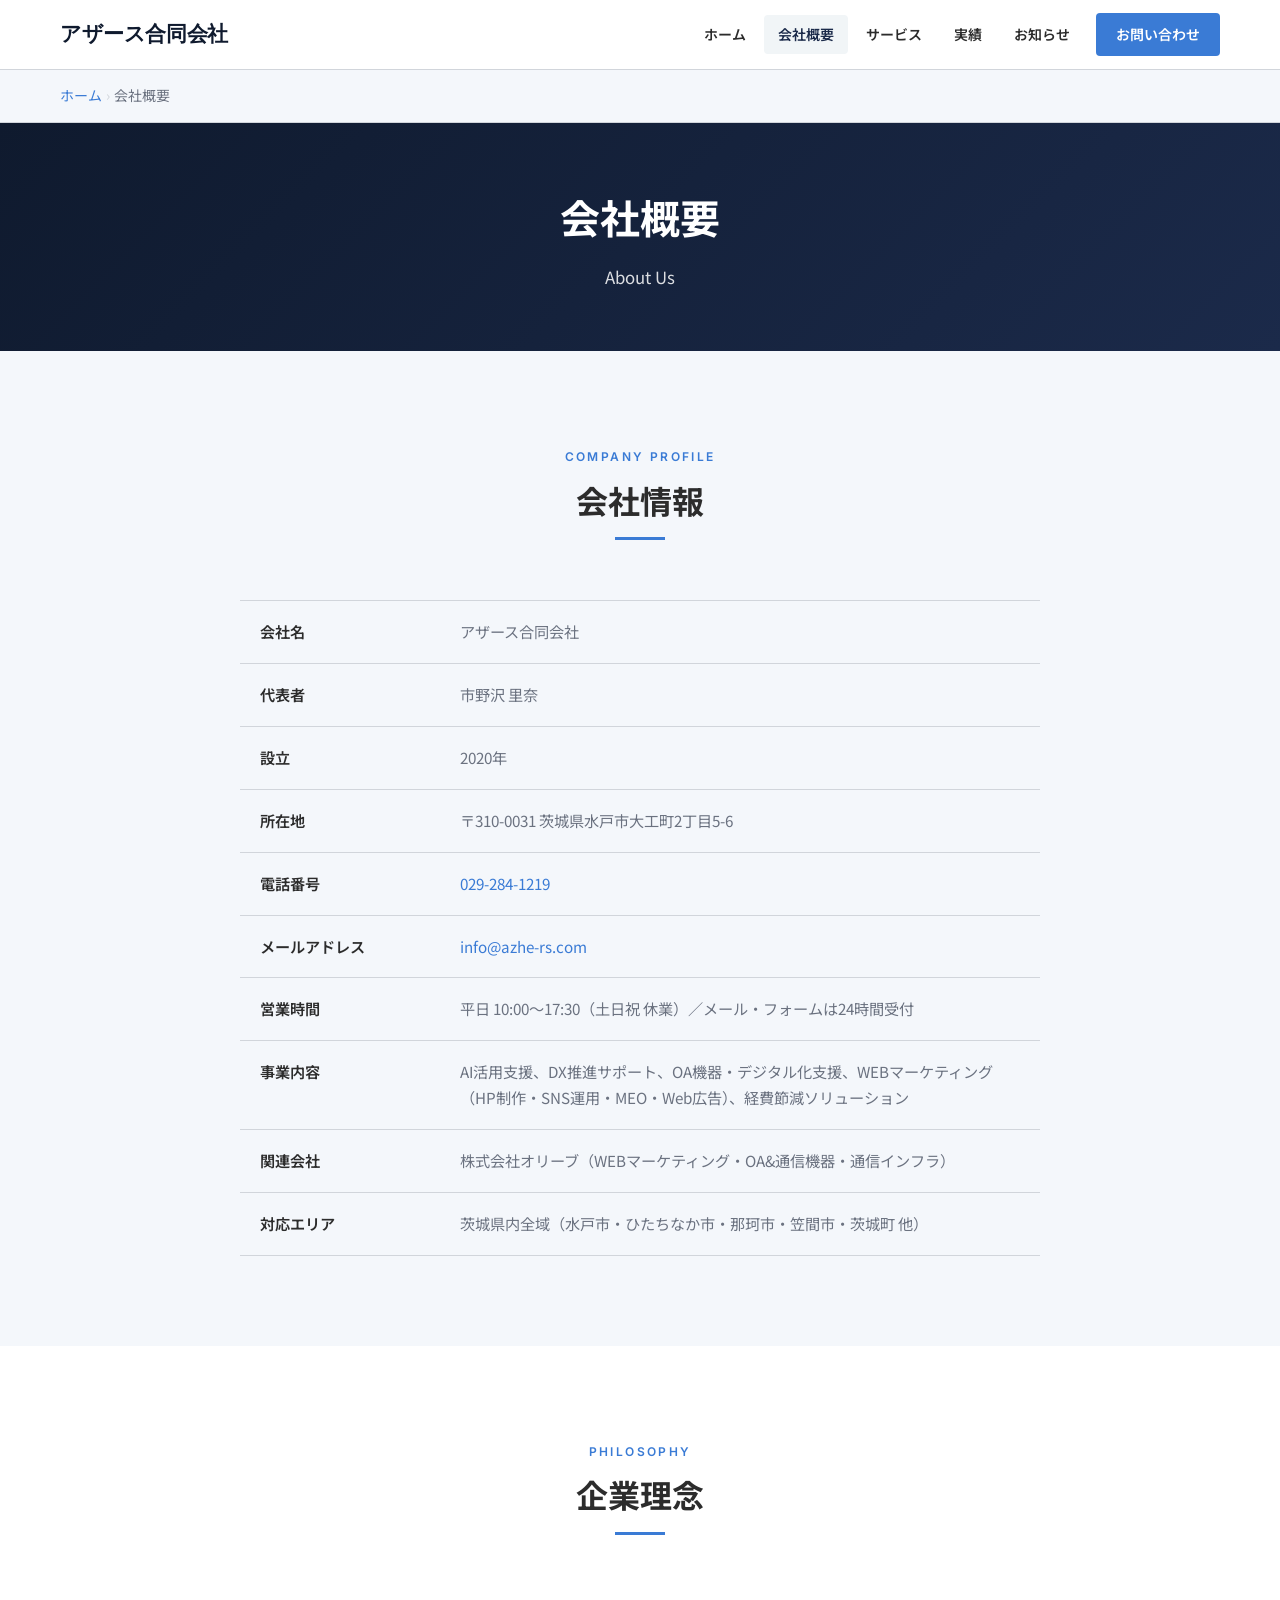
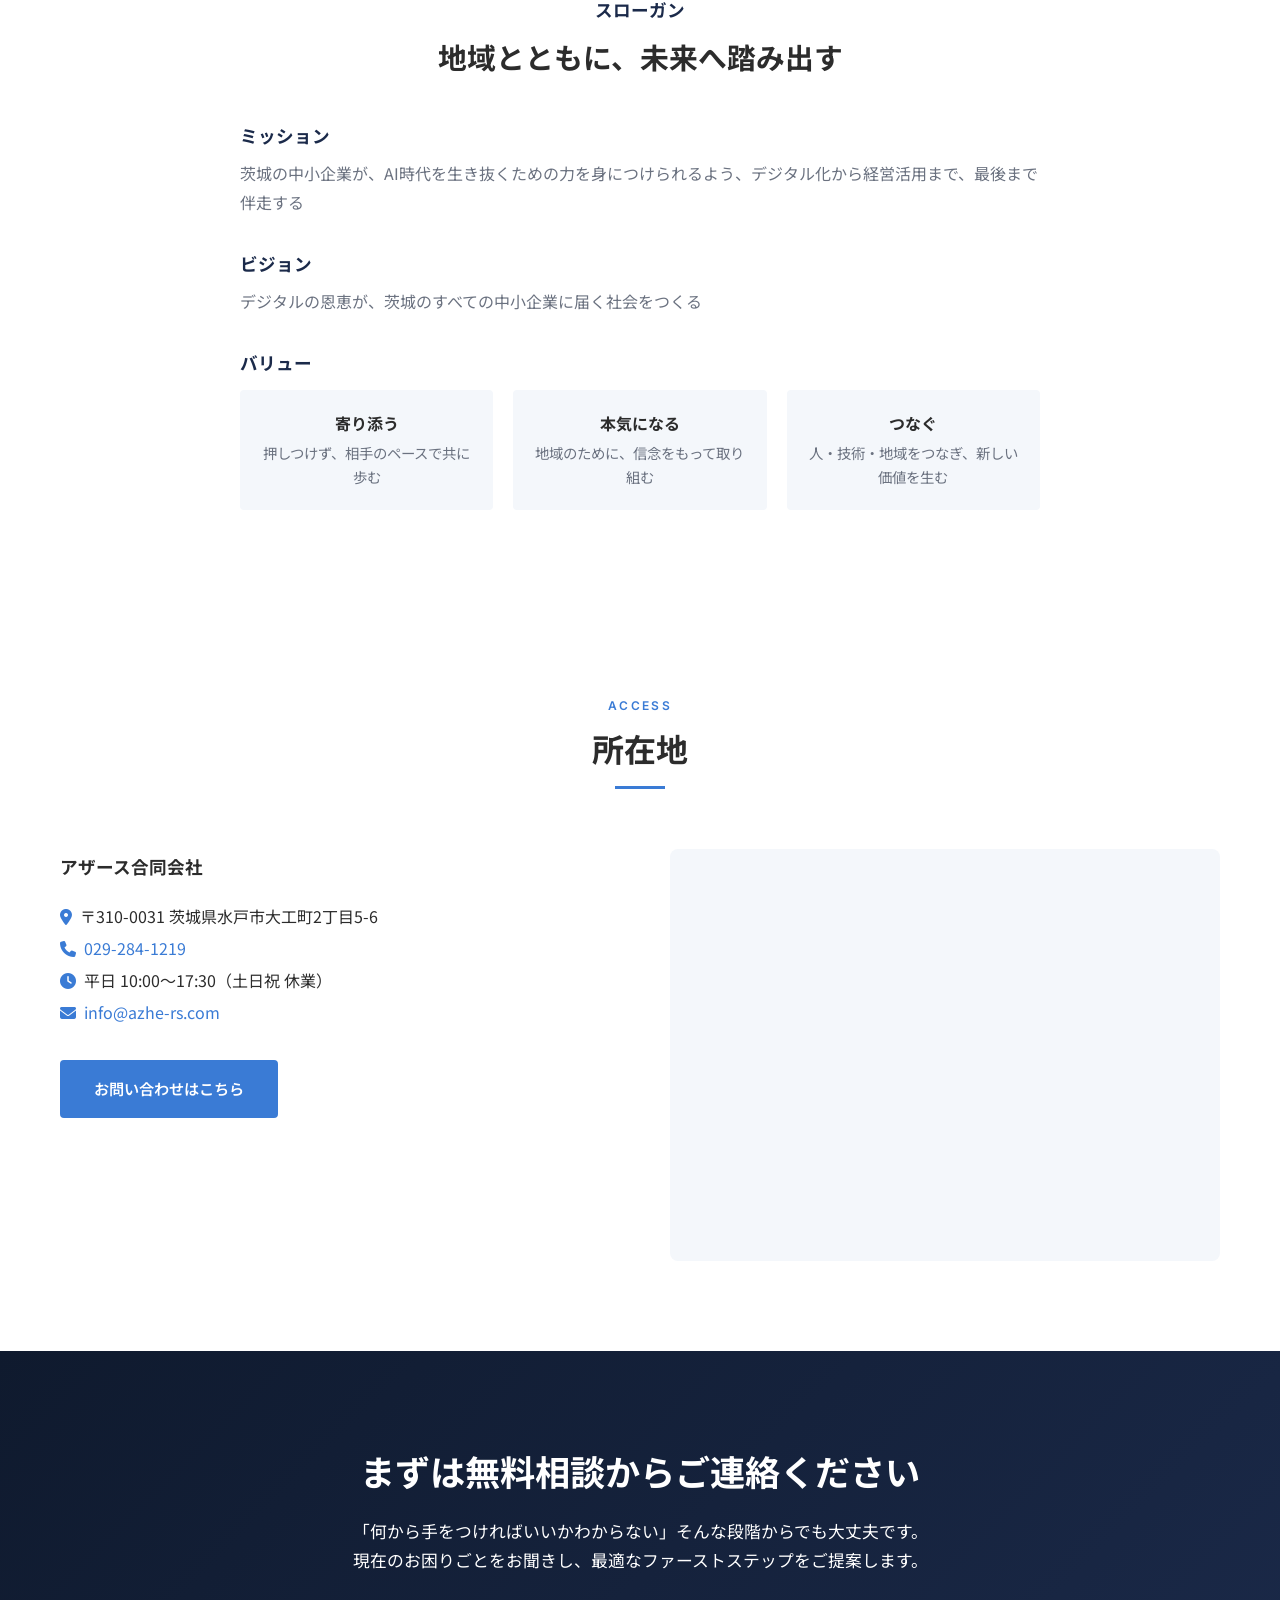
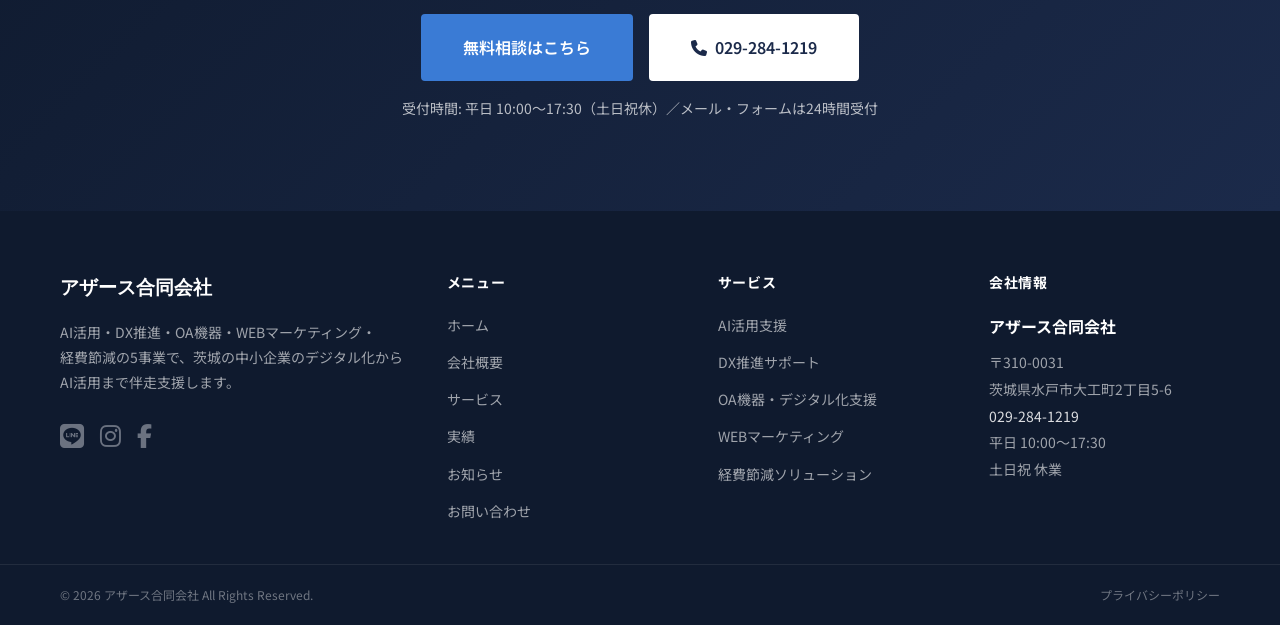
==== about.html @ 0cbfac71 "Initial commit" ====
﻿<!DOCTYPE html>
<html lang="ja">
<head>
  <meta charset="UTF-8">
  <meta name="viewport" content="width=device-width, initial-scale=1.0">

  <title>会社概要｜アザース合同会社｜茨城県水戸市｜AI活用・DX・WEB支援</title>
  <meta name="description" content="アザース合同会社の会社概要。代表・市野沢里奈が茨城の中小企業のデジタル化からAI活用まで伴走支援しています。">

  <link rel="canonical" href="https://azhe-rs.com/about.html">

  <meta property="og:type"        content="article">
  <meta property="og:title"       content="会社概要｜アザース合同会社">
  <meta property="og:description" content="アザース合同会社の会社概要。代表・市野沢里奈が茨城県水戸市の中小企業のデジタル化からAI活用まで伴走支援しています。">
  <meta property="og:url"         content="https://azhe-rs.com/about.html">
  <meta property="og:image"       content="https://azhe-rs.com/images/ogp.jpg">
  <meta property="og:site_name"   content="アザース合同会社">
  <meta property="og:locale"      content="ja_JP">

  <meta name="twitter:card"        content="summary_large_image">
  <meta name="twitter:title"       content="会社概要｜アザース合同会社">
  <meta name="twitter:description" content="茨城県水戸市拠点。代表・市野沢里奈が中小企業のデジタル化からAI活用まで伴走支援しています。">
  <meta name="twitter:image"       content="https://azhe-rs.com/images/ogp.jpg">

  <link rel="preconnect" href="https://fonts.googleapis.com">
  <link rel="preconnect" href="https://fonts.gstatic.com" crossorigin>
  <link href="https://fonts.googleapis.com/css2?family=Inter:wght@400;600;700&family=Noto+Sans+JP:wght@400;600;700&display=swap" rel="stylesheet">

  <link rel="stylesheet" href="https://cdnjs.cloudflare.com/ajax/libs/font-awesome/6.5.0/css/all.min.css">
  <link rel="stylesheet" href="css/reset.css">
  <link rel="stylesheet" href="css/variables.css">
  <link rel="stylesheet" href="css/components.css">
  <link rel="stylesheet" href="css/style.css">
  <link rel="stylesheet" href="css/responsive.css">

  <script type="application/ld+json">
  {
    "@context": "https://schema.org",
    "@type": "BreadcrumbList",
    "itemListElement": [
      { "@type": "ListItem", "position": 1, "name": "ホーム", "item": "https://azhe-rs.com/" },
      { "@type": "ListItem", "position": 2, "name": "会社概要", "item": "https://azhe-rs.com/about.html" }
    ]
  }
  </script>
</head>
<body>

<header class="site-header" role="banner">
  <div class="header-inner">
    <a href="index.html" class="site-logo" aria-label="アザース合同会社トップページへ">
      <span class="site-logo-text">
        アザース合同会社
      </span>
    </a>
    <nav class="global-nav" aria-label="グローバルナビゲーション">
      <a href="index.html">ホーム</a>
      <a href="about.html" aria-current="page">会社概要</a>
      <a href="service.html">サービス</a>
      <a href="works.html">実績</a>
      <a href="news.html">お知らせ</a>
      <a href="contact.html" class="nav-cta">お問い合わせ</a>
    </nav>
    <button class="hamburger-btn" aria-expanded="false" aria-controls="mobile-menu" aria-label="メニューを開く">
      <span></span><span></span><span></span>
    </button>
  </div>
</header>

<div class="mobile-menu" id="mobile-menu" aria-hidden="true">
  <nav class="mobile-nav" aria-label="モバイルナビゲーション">
    <a href="index.html">ホーム</a>
    <a href="about.html">会社概要</a>
    <a href="service.html">サービス</a>
    <a href="works.html">実績</a>
    <a href="news.html">お知らせ</a>
    <a href="contact.html" class="nav-cta">お問い合わせ</a>
  </nav>
</div>

<!-- パンくずリスト -->
<nav class="breadcrumb" aria-label="パンくずリスト" style="margin-top: var(--header-height);">
  <div class="container">
    <ol class="breadcrumb-list">
      <li><a href="index.html">ホーム</a></li>
      <li aria-current="page">会社概要</li>
    </ol>
  </div>
</nav>

<!-- ページヒーロー -->
<div class="page-hero">
  <div class="container">
    <h1 class="page-hero-title">会社概要</h1>
    <p class="page-hero-desc">About Us</p>
  </div>
</div>

<main id="main-content">

  <!-- 会社概要テーブル -->
  <section class="section section--alt" aria-label="会社情報">
    <div class="container">

      <div class="section-header">
        <span class="section-label">Company Profile</span>
        <h2 class="section-title">会社情報</h2>
      </div>

      <div style="max-width: 800px; margin: 0 auto;">
        <table class="info-table fade-in">
          <tbody>
            <tr>
              <th scope="row">会社名</th>
              <td>アザース合同会社</td>
            </tr>

            <tr>
              <th scope="row">代表者</th>
              <td>市野沢 里奈</td>
            </tr>
            <tr>
              <th scope="row">設立</th>
              <td>2020年</td>
            </tr>
            <tr>
              <th scope="row">所在地</th>
              <td>〒310-0031 茨城県水戸市大工町2丁目5-6</td>
            </tr>
            <tr>
              <th scope="row">電話番号</th>
              <td><a href="tel:029-284-1219" style="color: var(--color-primary-light);">029-284-1219</a></td>
            </tr>
            <tr>
              <th scope="row">メールアドレス</th>
              <!-- TODO: 正式なメールアドレスに差し替えてください -->
              <td><a href="mailto:info@azhe-rs.com" style="color: var(--color-primary-light);">info@azhe-rs.com</a></td>
            </tr>
            <tr>
              <th scope="row">営業時間</th>
              <td>平日 10:00〜17:30（土日祝 休業）／メール・フォームは24時間受付</td>
            </tr>
            <tr>
              <th scope="row">事業内容</th>
              <td>AI活用支援、DX推進サポート、OA機器・デジタル化支援、WEBマーケティング（HP制作・SNS運用・MEO・Web広告）、経費節減ソリューション</td>
            </tr>
            <tr>
              <th scope="row">関連会社</th>
              <td>株式会社オリーブ（WEBマーケティング・OA&amp;通信機器・通信インフラ）</td>
            </tr>
            <tr>
              <th scope="row">対応エリア</th>
              <td>茨城県内全域（水戸市・ひたちなか市・那珂市・笠間市・茨城町 他）</td>
            </tr>
          </tbody>
        </table>
      </div>

    </div>
  </section>


  <!-- 企業理念 -->
  <section class="section" aria-label="企業理念">
    <div class="container">
      <div class="section-header">
        <span class="section-label">Philosophy</span>
        <h2 class="section-title">企業理念</h2>
      </div>
      <div style="max-width: 800px; margin: 0 auto;" class="fade-in">
        <div style="text-align:center; margin-bottom: 40px;">
          <p style="font-size: 1.1rem; font-weight: 700; color: var(--color-primary); margin-bottom: 8px;">スローガン</p>
          <p style="font-size: 1.8rem; font-weight: 700; color: var(--color-text);">地域とともに、未来へ踏み出す</p>
        </div>
        <div style="display: grid; gap: 32px;">
          <div>
            <h3 style="font-size: 1.1rem; font-weight: 700; color: var(--color-primary); margin-bottom: 8px;">ミッション</h3>
            <p style="color: var(--color-text-light); line-height: 1.8;">茨城の中小企業が、AI時代を生き抜くための力を身につけられるよう、デジタル化から経営活用まで、最後まで伴走する</p>
          </div>
          <div>
            <h3 style="font-size: 1.1rem; font-weight: 700; color: var(--color-primary); margin-bottom: 8px;">ビジョン</h3>
            <p style="color: var(--color-text-light); line-height: 1.8;">デジタルの恩恵が、茨城のすべての中小企業に届く社会をつくる</p>
          </div>
          <div>
            <h3 style="font-size: 1.1rem; font-weight: 700; color: var(--color-primary); margin-bottom: 8px;">バリュー</h3>
            <div style="display: grid; grid-template-columns: repeat(auto-fit, minmax(220px, 1fr)); gap: 20px; margin-top: 12px;">
              <div style="padding: 20px; background: var(--color-bg-alt); border-radius: var(--border-radius); text-align: center;">
                <p style="font-weight: 700; color: var(--color-text); margin-bottom: 4px;">寄り添う</p>
                <p style="font-size: 0.9rem; color: var(--color-text-light);">押しつけず、相手のペースで共に歩む</p>
              </div>
              <div style="padding: 20px; background: var(--color-bg-alt); border-radius: var(--border-radius); text-align: center;">
                <p style="font-weight: 700; color: var(--color-text); margin-bottom: 4px;">本気になる</p>
                <p style="font-size: 0.9rem; color: var(--color-text-light);">地域のために、信念をもって取り組む</p>
              </div>
              <div style="padding: 20px; background: var(--color-bg-alt); border-radius: var(--border-radius); text-align: center;">
                <p style="font-weight: 700; color: var(--color-text); margin-bottom: 4px;">つなぐ</p>
                <p style="font-size: 0.9rem; color: var(--color-text-light);">人・技術・地域をつなぎ、新しい価値を生む</p>
              </div>
            </div>
          </div>
        </div>
      </div>
    </div>
  </section>


  <!-- アクセス・Googleマップ -->
  <section class="section" aria-label="アクセス">
    <div class="container">

      <div class="section-header">
        <span class="section-label">Access</span>
        <h2 class="section-title">所在地</h2>
      </div>

      <div class="access-layout fade-in">

        <div>
          <address style="font-style: normal; line-height: 2;">
            <p style="font-size: 1.1rem; font-weight: 700; color: var(--color-text); margin-bottom: 16px;">
              アザース合同会社            </p>
            <p><i class="fa-solid fa-location-dot" style="color: var(--color-primary-light); margin-right: 8px;"></i>〒310-0031 茨城県水戸市大工町2丁目5-6</p>
            <p><i class="fa-solid fa-phone" style="color: var(--color-primary-light); margin-right: 8px;"></i><a href="tel:029-284-1219" style="color: var(--color-primary-light);">029-284-1219</a></p>
            <p><i class="fa-solid fa-clock" style="color: var(--color-primary-light); margin-right: 8px;"></i>平日 10:00〜17:30（土日祝 休業）</p>
            <!-- TODO: 正式なメールアドレスに差し替えてください -->
            <p><i class="fa-solid fa-envelope" style="color: var(--color-primary-light); margin-right: 8px;"></i><a href="mailto:info@azhe-rs.com" style="color: var(--color-primary-light);">info@azhe-rs.com</a></p>
          </address>
          <div style="margin-top: 32px;">
            <a href="contact.html" class="btn btn-primary">お問い合わせはこちら</a>
          </div>
        </div>

        <div class="map-container">
          <iframe src="https://www.google.com/maps/embed?pb=!1m18!1m12!1m3!1d3212.147752036112!2d140.45327427665467!3d36.3814170723694!2m3!1f0!2f0!3f0!3m2!1i1024!2i768!4f13.1!3m3!1m2!1s0x60222440bbc7f85f%3A0x107902e3f0b9c488!2z5pel5pys44CB44CSMzEwLTAwMzEg6Iyo5Z-O55yM5rC05oi45biC5aSn5bel55S677yS5LiB55uu77yV4oiS77yW!5e0!3m2!1sja!2sus!4v1777225935898!5m2!1sja!2sus" width="100%" height="100%" style="border:0;" allowfullscreen="" loading="lazy" referrerpolicy="no-referrer-when-downgrade" title="アザース合同会社 所在地マップ"></iframe>
        </div>

      </div>

    </div>
  </section>
  <!-- CTAセクション -->
  <section class="cta-section" aria-label="お問い合わせ誘導">
    <div class="container">
      <h2 class="cta-title fade-in">まずは無料相談からご連絡ください</h2>
      <p class="cta-desc fade-in fade-in-delay-1">
        「何から手をつければいいかわからない」そんな段階からでも大丈夫です。<br>
        現在のお困りごとをお聞きし、最適なファーストステップをご提案します。
      </p>
      <div class="cta-actions fade-in fade-in-delay-2">
        <a href="contact.html" class="btn btn-primary btn-lg">無料相談はこちら</a>
        <a href="tel:029-284-1219" class="btn btn-white btn-lg"><i class="fa-solid fa-phone"></i> 029-284-1219</a>
      </div>
      <p class="cta-note">受付時間: 平日 10:00〜17:30（土日祝休）／メール・フォームは24時間受付</p>
    </div>
  </section>

</main>


<footer class="site-footer" role="contentinfo">
  <div class="footer-top">
    <div class="container">
      <div class="footer-grid">
        <div>
          <a href="index.html" class="footer-brand">
            <span class="footer-brand-text">アザース合同会社</span>
          </a>
          <p class="footer-desc">
            AI活用・DX推進・OA機器・WEBマーケティング・経費節減の5事業で、茨城の中小企業のデジタル化からAI活用まで伴走支援します。
          </p>
          <div style="margin-top: 16px; display: flex; gap: 16px; flex-wrap: wrap;">
            <a href="#" target="_blank" rel="noopener noreferrer" style="color: var(--color-text-light); font-size: 1.5rem;" aria-label="LINE公式アカウント">
              <i class="fa-brands fa-line" aria-hidden="true"></i>
            </a>
            <a href="#" target="_blank" rel="noopener noreferrer" style="color: var(--color-text-light); font-size: 1.5rem;" aria-label="Instagram">
              <i class="fa-brands fa-instagram" aria-hidden="true"></i>
            </a>
            <a href="#" target="_blank" rel="noopener noreferrer" style="color: var(--color-text-light); font-size: 1.5rem;" aria-label="Facebook">
              <i class="fa-brands fa-facebook-f" aria-hidden="true"></i>
            </a>
          </div>
        </div>
        <div>
          <h3 class="footer-col-title">メニュー</h3>
          <ul class="footer-nav-list">
            <li><a href="index.html">ホーム</a></li>
            <li><a href="about.html">会社概要</a></li>
            <li><a href="service.html">サービス</a></li>
            <li><a href="works.html">実績</a></li>
            <li><a href="news.html">お知らせ</a></li>
            <li><a href="contact.html">お問い合わせ</a></li>
          </ul>
        </div>
        <div>
          <h3 class="footer-col-title">サービス</h3>
          <ul class="footer-nav-list">
            <li><a href="service.html#ai">AI活用支援</a></li>
            <li><a href="service.html#dx">DX推進サポート</a></li>
            <li><a href="service.html#oa">OA機器・デジタル化支援</a></li>
            <li><a href="service.html#web">WEBマーケティング</a></li>
            <li><a href="service.html#cost">経費節減ソリューション</a></li>
          </ul>
        </div>
        <div>
          <h3 class="footer-col-title">会社情報</h3>
          <address class="footer-nap" style="font-style: normal;">
            <p class="nap-name">アザース合同会社</p>
            <p class="nap-address">〒310-0031<br>茨城県水戸市大工町2丁目5-6</p>
            <p class="nap-tel"><a href="tel:029-284-1219">029-284-1219</a></p>
            <p class="nap-hours">平日 10:00〜17:30<br>土日祝 休業</p>
          </address>
        </div>
      </div>
    </div>
  </div>
  <div class="footer-bottom">
    <div class="container">
      <div class="footer-bottom-inner">
        <p class="footer-copy">&copy; 2026 アザース合同会社 All Rights Reserved.</p>
        <nav class="footer-legal" aria-label="法的情報">
          <a href="privacy.html">プライバシーポリシー</a>
        </nav>
      </div>
    </div>
  </div>
</footer>

<script src="js/main.js" defer></script>
<script src="js/scroll-animation.js" defer></script>

</body>
</html>
---- css/variables.css ----
/* ============================================
   variables.css - サイト全体の色・フォント・サイズ一元管理
   ここを変更するだけでサイト全体のデザインが変わります
   ============================================ */

:root {
  /* ===================================================
     カラー設定（アザース合同会社 ValueBind ブランドカラー）
     =================================================== */

  /* メインカラー: ネイビー */
  --color-primary: #1B2A4A;

  /* メインカラー（明るめ）: ホバー・リンク色 */
  --color-primary-light: #3A7BD5;

  /* メインカラー（暗め）: ヘッダー・フッター背景 */
  --color-primary-dark: #0F1A2E;

  /* アクセントカラー: ブルー */
  --color-accent: #3A7BD5;

  /* アクセントカラー（ホバー時） */
  --color-accent-dark: #2569C0;

  /* 背景色: 白 */
  --color-bg: #FFFFFF;

  /* 背景色（交互セクション用） */
  --color-bg-alt: #F4F7FB;

  /* 文字色: 本文 */
  --color-text: #2C2C2C;

  /* 文字色（薄め）: 補足テキスト */
  --color-text-light: #6B7280;

  /* 線の色 */
  --color-border: #D1D5DB;

  /* 白文字 */
  --color-white: #ffffff;


  /* ===================================================
     フォント設定
     =================================================== */

  --font-primary: 'Noto Sans JP', sans-serif;
  --font-heading: 'Noto Sans JP', sans-serif;
  --font-en: 'Inter', sans-serif;

  --font-size-base: 16px;
  --font-size-h1: 2.5rem;
  --font-size-h2: 2rem;
  --font-size-h3: 1.5rem;
  --font-size-h4: 1.25rem;
  --font-size-sm: 0.875rem;
  --font-size-xs: 0.75rem;


  /* ===================================================
     余白設定
     =================================================== */

  --spacing-section: 90px;
  --spacing-element: 24px;
  --spacing-container: 20px;
  --max-width: 1200px;


  /* ===================================================
     その他
     =================================================== */

  --border-radius: 4px;
  --border-radius-lg: 8px;
  --shadow-sm: 0 2px 8px rgba(0, 0, 0, 0.08);
  --shadow-md: 0 4px 20px rgba(0, 0, 0, 0.1);
  --shadow-lg: 0 8px 40px rgba(0, 0, 0, 0.12);
  --transition-speed: 0.3s;
  --transition-ease: cubic-bezier(0.4, 0, 0.2, 1);
  --header-height: 70px;
  --header-height-scrolled: 60px;
}
---- css/components.css ----
/* ============================================
   components.css - ボタン・カード・バッジ等の共通部品
   サイト全体で繰り返し使われるUI部品を定義しています
   ============================================ */


/* ============================================
   コンテナ（各セクションの最大幅と中央寄せ）
   ============================================ */
.container {
  max-width: var(--max-width);
  margin: 0 auto;
  padding: 0 var(--spacing-container);
}


/* ============================================
   セクション共通スタイル
   ============================================ */
.section {
  padding: var(--spacing-section) 0;
}

.section--alt {
  background-color: var(--color-bg-alt);
}

.section--dark {
  background-color: var(--color-primary-dark);
  color: var(--color-white);
}

/* セクションタイトル */
.section-header {
  text-align: center;
  margin-bottom: 60px;
}

.section-label {
  display: inline-block;
  font-family: var(--font-en);
  font-size: var(--font-size-xs);
  font-weight: 600;
  letter-spacing: 0.2em;
  text-transform: uppercase;
  color: var(--color-primary-light);
  margin-bottom: 12px;
}

.section-title {
  font-size: var(--font-size-h2);
  font-weight: 700;
  color: var(--color-text);
  line-height: 1.3;
  margin-bottom: 16px;
}

.section--dark .section-title {
  color: var(--color-white);
}

.section-desc {
  font-size: 1.05rem;
  color: var(--color-text-light);
  max-width: 600px;
  margin: 0 auto;
  line-height: 1.8;
}

.section--dark .section-desc {
  color: rgba(255, 255, 255, 0.8);
}

/* セクションタイトル下の装飾ライン */
.section-title::after {
  content: '';
  display: block;
  width: 50px;
  height: 3px;
  background-color: var(--color-accent);
  margin: 16px auto 0;
}

.section-title--left::after {
  margin-left: 0;
}


/* ============================================
   ボタン
   ============================================ */
.btn {
  display: inline-flex;
  align-items: center;
  justify-content: center;
  gap: 8px;
  padding: 14px 32px;
  font-size: 0.95rem;
  font-weight: 600;
  border-radius: var(--border-radius);
  border: 2px solid transparent;
  cursor: pointer;
  transition: all var(--transition-speed) var(--transition-ease);
  white-space: nowrap;
  text-decoration: none;
}

/* プライマリボタン（メインカラー） */
.btn-primary {
  background-color: var(--color-accent);
  color: var(--color-white);
  border-color: var(--color-accent);
}

.btn-primary:hover {
  background-color: var(--color-accent-dark);
  border-color: var(--color-accent-dark);
  transform: translateY(-2px);
  box-shadow: var(--shadow-md);
}

/* セカンダリボタン（アウトライン） */
.btn-secondary {
  background-color: transparent;
  color: var(--color-primary);
  border-color: var(--color-primary);
}

.btn-secondary:hover {
  background-color: var(--color-primary);
  color: var(--color-white);
  transform: translateY(-2px);
}

/* ホワイトボタン（ダーク背景の上で使用） */
.btn-white {
  background-color: var(--color-white);
  color: var(--color-primary);
  border-color: var(--color-white);
}

.btn-white:hover {
  background-color: transparent;
  color: var(--color-white);
  transform: translateY(-2px);
}

/* 口コミ誘導ボタン */
.btn-review {
  background-color: #4285f4;
  color: var(--color-white);
  border-color: #4285f4;
  font-size: 0.9rem;
}

.btn-review:hover {
  background-color: #3367d6;
  border-color: #3367d6;
}

/* ボタンサイズ */
.btn-sm {
  padding: 10px 20px;
  font-size: var(--font-size-sm);
}

.btn-lg {
  padding: 18px 40px;
  font-size: 1rem;
}


/* ============================================
   カード
   ============================================ */
.card {
  background-color: var(--color-white);
  border-radius: var(--border-radius-lg);
  box-shadow: var(--shadow-sm);
  overflow: hidden;
  transition: transform var(--transition-speed) var(--transition-ease),
              box-shadow var(--transition-speed) var(--transition-ease);
}

.card:hover {
  transform: translateY(-4px);
  box-shadow: var(--shadow-md);
}

.card-image {
  aspect-ratio: 16/9;
  overflow: hidden;
}

.card-image img {
  width: 100%;
  height: 100%;
  object-fit: cover;
  transition: transform var(--transition-speed) var(--transition-ease);
}

.card:hover .card-image img {
  transform: scale(1.05);
}

.card-body {
  padding: 24px;
}

.card-label {
  font-size: var(--font-size-xs);
  font-weight: 600;
  color: var(--color-primary-light);
  letter-spacing: 0.1em;
  text-transform: uppercase;
  margin-bottom: 8px;
}

.card-title {
  font-size: var(--font-size-h4);
  font-weight: 700;
  color: var(--color-text);
  line-height: 1.4;
  margin-bottom: 12px;
}

.card-text {
  font-size: var(--font-size-sm);
  color: var(--color-text-light);
  line-height: 1.7;
}


/* ============================================
   バッジ・タグ
   ============================================ */
.badge {
  display: inline-block;
  padding: 4px 12px;
  border-radius: 100px;
  font-size: var(--font-size-xs);
  font-weight: 600;
  letter-spacing: 0.05em;
}

.badge-primary {
  background-color: rgba(26, 82, 118, 0.1);
  color: var(--color-primary);
}

.badge-accent {
  background-color: rgba(230, 126, 34, 0.1);
  color: var(--color-accent);
}

.badge-new {
  background-color: #e74c3c;
  color: var(--color-white);
}


/* ============================================
   パンくずリスト
   ============================================ */
.breadcrumb {
  padding: 14px 0;
  background-color: var(--color-bg-alt);
  border-bottom: 1px solid var(--color-border);
}

.breadcrumb-list {
  display: flex;
  flex-wrap: wrap;
  gap: 4px;
  align-items: center;
  font-size: var(--font-size-sm);
  color: var(--color-text-light);
}

.breadcrumb-list li + li::before {
  content: '›';
  margin-right: 4px;
  color: var(--color-border);
}

.breadcrumb-list a {
  color: var(--color-primary-light);
  transition: color var(--transition-speed);
}

.breadcrumb-list a:hover {
  color: var(--color-primary);
}

.breadcrumb-list [aria-current="page"] {
  color: var(--color-text-light);
}


/* ============================================
   ページタイトルヒーロー（下層ページ共通）
   ============================================ */
.page-hero {
  background: linear-gradient(135deg, var(--color-primary-dark) 0%, var(--color-primary) 100%);
  color: var(--color-white);
  padding: 60px 0;
  text-align: center;
}

.page-hero-title {
  font-size: var(--font-size-h1);
  font-weight: 700;
  margin-bottom: 12px;
}

.page-hero-desc {
  font-size: 1.05rem;
  opacity: 0.85;
}


/* ============================================
   グリッドレイアウト
   ============================================ */
.grid-2 {
  display: grid;
  grid-template-columns: repeat(2, 1fr);
  gap: 32px;
}

.grid-3 {
  display: grid;
  grid-template-columns: repeat(3, 1fr);
  gap: 32px;
}

.grid-4 {
  display: grid;
  grid-template-columns: repeat(4, 1fr);
  gap: 24px;
}


/* ============================================
   テーブル（会社概要等）
   ============================================ */
.info-table {
  width: 100%;
  border-top: 1px solid var(--color-border);
}

.info-table tr {
  border-bottom: 1px solid var(--color-border);
}

.info-table th,
.info-table td {
  padding: 18px 20px;
  font-size: 0.95rem;
  text-align: left;
  vertical-align: top;
}

.info-table th {
  width: 200px;
  font-weight: 600;
  color: var(--color-text);
  background-color: var(--color-bg-alt);
  white-space: nowrap;
}

.info-table td {
  color: var(--color-text-light);
}


/* ============================================
   アコーディオン（FAQ用）
   ============================================ */
.accordion {
  border: 1px solid var(--color-border);
  border-radius: var(--border-radius-lg);
  overflow: hidden;
}

.accordion-item {
  border-bottom: 1px solid var(--color-border);
}

.accordion-item:last-child {
  border-bottom: none;
}

.accordion-trigger {
  width: 100%;
  display: flex;
  justify-content: space-between;
  align-items: center;
  gap: 16px;
  padding: 22px 24px;
  background: none;
  border: none;
  cursor: pointer;
  text-align: left;
  font-size: 1rem;
  font-weight: 600;
  color: var(--color-text);
  transition: background-color var(--transition-speed);
}

.accordion-trigger:hover {
  background-color: var(--color-bg-alt);
}

.accordion-trigger[aria-expanded="true"] {
  background-color: var(--color-bg-alt);
  color: var(--color-primary);
}

.accordion-icon {
  flex-shrink: 0;
  width: 20px;
  height: 20px;
  position: relative;
  transition: transform var(--transition-speed);
}

.accordion-icon::before,
.accordion-icon::after {
  content: '';
  position: absolute;
  background-color: currentColor;
  border-radius: 2px;
}

.accordion-icon::before {
  top: 50%;
  left: 0;
  width: 100%;
  height: 2px;
  transform: translateY(-50%);
}

.accordion-icon::after {
  top: 0;
  left: 50%;
  width: 2px;
  height: 100%;
  transform: translateX(-50%);
  transition: opacity var(--transition-speed), transform var(--transition-speed);
}

.accordion-trigger[aria-expanded="true"] .accordion-icon::after {
  opacity: 0;
  transform: translateX(-50%) rotate(90deg);
}

.accordion-body {
  display: none;
  padding: 0 24px 22px;
  color: var(--color-text-light);
  line-height: 1.8;
}

.accordion-body.is-open {
  display: block;
}


/* ============================================
   タイムライン（沿革等）
   ============================================ */
.timeline {
  position: relative;
  padding-left: 40px;
}

.timeline::before {
  content: '';
  position: absolute;
  left: 8px;
  top: 0;
  bottom: 0;
  width: 2px;
  background-color: var(--color-border);
}

.timeline-item {
  position: relative;
  padding-bottom: 32px;
}

.timeline-item::before {
  content: '';
  position: absolute;
  left: -36px;
  top: 6px;
  width: 12px;
  height: 12px;
  border-radius: 50%;
  background-color: var(--color-primary);
  border: 3px solid var(--color-white);
  box-shadow: 0 0 0 2px var(--color-primary);
}

.timeline-date {
  font-family: var(--font-en);
  font-size: var(--font-size-sm);
  font-weight: 600;
  color: var(--color-primary-light);
  margin-bottom: 4px;
}

.timeline-content {
  font-size: 0.95rem;
  color: var(--color-text);
}


/* ============================================
   フォーム部品
   ============================================ */
.form-group {
  margin-bottom: 24px;
}

.form-label {
  display: block;
  font-size: 0.95rem;
  font-weight: 600;
  color: var(--color-text);
  margin-bottom: 8px;
}

.form-required {
  display: inline-block;
  font-size: var(--font-size-xs);
  color: #e74c3c;
  background-color: rgba(231, 76, 60, 0.1);
  padding: 2px 8px;
  border-radius: 2px;
  margin-left: 8px;
  vertical-align: middle;
}

.form-optional {
  display: inline-block;
  font-size: var(--font-size-xs);
  color: var(--color-text-light);
  margin-left: 8px;
}

.form-control {
  display: block;
  width: 100%;
  padding: 12px 16px;
  border: 1px solid var(--color-border);
  border-radius: var(--border-radius);
  background-color: var(--color-white);
  font-size: 1rem;
  color: var(--color-text);
  transition: border-color var(--transition-speed), box-shadow var(--transition-speed);
  appearance: none;
}

.form-control:focus {
  outline: none;
  border-color: var(--color-primary-light);
  box-shadow: 0 0 0 3px rgba(41, 128, 185, 0.15);
}

.form-control.is-error {
  border-color: #e74c3c;
  box-shadow: 0 0 0 3px rgba(231, 76, 60, 0.1);
}

textarea.form-control {
  resize: vertical;
  min-height: 160px;
}

select.form-control {
  background-image: url("data:image/svg+xml,%3Csvg xmlns='http://www.w3.org/2000/svg' width='12' height='8' viewBox='0 0 12 8'%3E%3Cpath fill='%235d6d7e' d='M1 1l5 5 5-5'/%3E%3C/svg%3E");
  background-repeat: no-repeat;
  background-position: right 16px center;
  padding-right: 40px;
}

.form-error-msg {
  display: block;
  font-size: var(--font-size-sm);
  color: #e74c3c;
  margin-top: 6px;
}

.form-checkbox {
  display: flex;
  align-items: flex-start;
  gap: 10px;
  cursor: pointer;
}

.form-checkbox input[type="checkbox"] {
  flex-shrink: 0;
  width: 18px;
  height: 18px;
  margin-top: 3px;
  cursor: pointer;
  accent-color: var(--color-primary);
}

.form-checkbox-label {
  font-size: 0.95rem;
  color: var(--color-text-light);
  line-height: 1.6;
}

.form-checkbox-label a {
  color: var(--color-primary-light);
  text-decoration: underline;
}


/* ============================================
   素材品質カバー用CSS
   お客様の写真の品質が低い場合に使用するクラス
   HTMLのimgタグに追加するだけで効果が適用されます
   ============================================ */

/* 写真にブランドカラーを半透明で重ねる */
.img-overlay {
  position: relative;
  overflow: hidden;
}
.img-overlay::after {
  content: '';
  position: absolute;
  top: 0; left: 0; right: 0; bottom: 0;
  background-color: var(--color-primary);
  opacity: 0.3;
  mix-blend-mode: multiply;
  pointer-events: none;
}

/* 写真をモノクロにする */
.img-mono img {
  filter: grayscale(100%);
}

/* 写真をぼかして背景として使う */
.img-blur-bg img {
  filter: blur(3px);
  transform: scale(1.1);
}

/* 写真を暗くしてテキストを読みやすくする */
.img-darken {
  position: relative;
}
.img-darken::after {
  content: '';
  position: absolute;
  top: 0; left: 0; right: 0; bottom: 0;
  background: linear-gradient(
    to bottom,
    rgba(0,0,0,0.2) 0%,
    rgba(0,0,0,0.6) 100%
  );
  pointer-events: none;
}


/* ============================================
   スクロールアニメーション用クラス
   scroll-animation.js から制御されます
   ============================================ */
.fade-in {
  opacity: 0;
  transform: translateY(20px);
  transition: opacity 0.6s var(--transition-ease),
              transform 0.6s var(--transition-ease);
}

.fade-in.is-visible {
  opacity: 1;
  transform: translateY(0);
}

.fade-in-delay-1 { transition-delay: 0.1s; }
.fade-in-delay-2 { transition-delay: 0.2s; }
.fade-in-delay-3 { transition-delay: 0.3s; }
.fade-in-delay-4 { transition-delay: 0.4s; }


/* ============================================
   ユーティリティクラス
   ============================================ */
.text-center { text-align: center; }
.text-left   { text-align: left; }
.text-right  { text-align: right; }

.text-primary { color: var(--color-primary); }
.text-accent  { color: var(--color-accent); }
.text-light   { color: var(--color-text-light); }
.text-white   { color: var(--color-white); }

.font-bold { font-weight: 700; }

.mt-0  { margin-top: 0; }
.mt-sm { margin-top: 16px; }
.mt-md { margin-top: 32px; }
.mt-lg { margin-top: 48px; }

.mb-0  { margin-bottom: 0; }
.mb-sm { margin-bottom: 16px; }
.mb-md { margin-bottom: 32px; }
.mb-lg { margin-bottom: 48px; }

.visually-hidden {
  position: absolute;
  width: 1px;
  height: 1px;
  overflow: hidden;
  clip: rect(0 0 0 0);
  white-space: nowrap;
}
---- css/style.css ----
/* ============================================
   style.css - メインスタイル
   サイト全体のレイアウトとセクションのスタイルを定義
   ============================================ */

/* ============================================
   Google Fontsは各HTMLのheadタグで読み込んでいます
   フォントはvariables.cssで変更できます
   ============================================ */

body {
  font-family: var(--font-primary);
  font-size: var(--font-size-base);
  color: var(--color-text);
  background-color: var(--color-bg);
  line-height: 1.7;
}


/* ============================================
   ヘッダー
   上部固定、ロゴ左・ナビゲーション右の配置
   ============================================ */
.site-header {
  position: fixed;
  top: 0;
  left: 0;
  right: 0;
  z-index: 1000;
  height: var(--header-height);
  background-color: rgba(255, 255, 255, 0.98);
  border-bottom: 1px solid var(--color-border);
  backdrop-filter: blur(10px);
  transition: height var(--transition-speed) var(--transition-ease),
              box-shadow var(--transition-speed) var(--transition-ease);
}

.site-header.is-scrolled {
  height: var(--header-height-scrolled);
  box-shadow: var(--shadow-sm);
}

.header-inner {
  display: flex;
  align-items: center;
  justify-content: space-between;
  height: 100%;
  max-width: var(--max-width);
  margin: 0 auto;
  padding: 0 var(--spacing-container);
}

/* ロゴ */
.site-logo {
  display: flex;
  align-items: center;
  gap: 10px;
  text-decoration: none;
}

.site-logo-img {
  height: 36px;
  width: auto;
}

.site-logo-text {
  font-family: var(--font-en);
  font-size: 1.3rem;
  font-weight: 700;
  color: var(--color-primary-dark);
  letter-spacing: -0.02em;
  line-height: 1.2;
}

.site-logo-sub {
  display: block;
  font-size: var(--font-size-xs);
  font-weight: 400;
  color: var(--color-text-light);
  letter-spacing: 0.05em;
}

/* グローバルナビ（PCサイズ） */
.global-nav {
  display: flex;
  align-items: center;
  gap: 4px;
}

.global-nav a {
  padding: 8px 14px;
  font-size: 0.875rem;
  font-weight: 600;
  color: var(--color-text);
  border-radius: var(--border-radius);
  transition: color var(--transition-speed), background-color var(--transition-speed);
}

.global-nav a:hover,
.global-nav a[aria-current="page"] {
  color: var(--color-primary);
  background-color: rgba(26, 82, 118, 0.06);
}

.global-nav .nav-cta {
  margin-left: 8px;
  padding: 10px 20px;
  background-color: var(--color-accent);
  color: var(--color-white);
  border-radius: var(--border-radius);
}

.global-nav .nav-cta:hover {
  background-color: var(--color-accent-dark);
  color: var(--color-white);
}

/* ハンバーガーメニューボタン（SP表示） */
.hamburger-btn {
  display: none;
  flex-direction: column;
  justify-content: center;
  gap: 6px;
  width: 44px;
  height: 44px;
  padding: 10px;
  background: none;
  border: none;
  cursor: pointer;
  border-radius: var(--border-radius);
  transition: background-color var(--transition-speed);
}

.hamburger-btn:hover {
  background-color: var(--color-bg-alt);
}

.hamburger-btn span {
  display: block;
  width: 24px;
  height: 2px;
  background-color: var(--color-text);
  border-radius: 2px;
  transition: transform var(--transition-speed) var(--transition-ease),
              opacity var(--transition-speed);
}

.hamburger-btn[aria-expanded="true"] span:nth-child(1) {
  transform: translateY(8px) rotate(45deg);
}

.hamburger-btn[aria-expanded="true"] span:nth-child(2) {
  opacity: 0;
}

.hamburger-btn[aria-expanded="true"] span:nth-child(3) {
  transform: translateY(-8px) rotate(-45deg);
}

/* モバイルメニュー（SP用） */
.mobile-menu {
  display: none;
  position: fixed;
  top: var(--header-height);
  left: 0;
  right: 0;
  bottom: 0;
  background-color: rgba(255, 255, 255, 0.98);
  z-index: 999;
  overflow-y: auto;
  transform: translateX(100%);
  transition: transform var(--transition-speed) var(--transition-ease);
}

.mobile-menu.is-open {
  transform: translateX(0);
}

.mobile-nav {
  padding: 24px 20px;
}

.mobile-nav a {
  display: block;
  padding: 16px 4px;
  font-size: 1.1rem;
  font-weight: 600;
  color: var(--color-text);
  border-bottom: 1px solid var(--color-border);
  transition: color var(--transition-speed);
}

.mobile-nav a:hover,
.mobile-nav a[aria-current="page"] {
  color: var(--color-primary);
}

.mobile-nav .nav-cta {
  display: block;
  margin-top: 24px;
  padding: 16px;
  text-align: center;
  background-color: var(--color-accent);
  color: var(--color-white);
  border-radius: var(--border-radius);
  border-bottom: none;
}


/* ============================================
   ヘッダー分のスペース確保
   ============================================ */
.header-offset {
  padding-top: var(--header-height);
}


/* ============================================
   ヒーロー（トップページのメインビジュアル）
   ============================================ */
.hero {
  position: relative;
  min-height: calc(100vh - var(--header-height));
  display: flex;
  align-items: center;
  overflow: hidden;
  background: linear-gradient(135deg, var(--color-primary-dark) 0%, var(--color-primary) 60%, var(--color-primary-light) 100%);
}

/* 背景の幾何学装飾 */
.hero::before {
  content: '';
  position: absolute;
  top: -10%;
  right: -5%;
  width: 55%;
  height: 120%;
  background: rgba(255, 255, 255, 0.04);
  transform: skewX(-15deg);
}

.hero::after {
  content: '';
  position: absolute;
  bottom: -10%;
  right: 10%;
  width: 40%;
  height: 80%;
  background: rgba(255, 255, 255, 0.03);
  transform: skewX(-15deg);
}

.hero-inner {
  position: relative;
  z-index: 1;
  max-width: 860px;
  margin: 0 auto;
  padding: 110px var(--spacing-container);
  text-align: center;
}

.hero-content {
  color: var(--color-white);
}

.hero-label {
  display: inline-flex;
  align-items: center;
  gap: 8px;
  font-family: var(--font-en);
  font-size: var(--font-size-xs);
  font-weight: 600;
  letter-spacing: 0.2em;
  text-transform: uppercase;
  color: rgba(255, 255, 255, 0.7);
  margin-bottom: 32px;
  justify-content: center;
}

.hero-label::before {
  content: '';
  display: block;
  width: 30px;
  height: 1px;
  background-color: var(--color-accent);
}

/* キャッチコピー: お客様に合わせて変更 */
.hero-title {
  font-size: clamp(2.2rem, 5vw, 3.8rem);
  font-weight: 700;
  line-height: 1.25;
  margin-bottom: 40px;
  letter-spacing: -0.02em;
}

.hero-title .highlight {
  color: var(--color-accent);
}

/* サブコピー: お客様に合わせて変更 */
.hero-desc {
  font-size: 1.05rem;
  line-height: 1.9;
  color: rgba(255, 255, 255, 0.85);
  margin: 0 auto 52px;
  max-width: 720px;
  text-align: center;
  word-break: auto-phrase;
  overflow-wrap: anywhere;
}

.hero-actions {
  display: flex;
  flex-wrap: wrap;
  gap: 20px;
  align-items: center;
  justify-content: center;
}

.hero-stats {
  display: flex;
  gap: 48px;
  margin-top: 56px;
  padding-top: 40px;
  border-top: 1px solid rgba(255, 255, 255, 0.15);
  justify-content: center;
}

.hero-stat-num {
  font-family: var(--font-en);
  font-size: 2rem;
  font-weight: 700;
  color: var(--color-white);
  line-height: 1;
  margin-bottom: 4px;
}

.hero-stat-num span {
  font-size: 1rem;
  font-weight: 400;
  color: rgba(255, 255, 255, 0.7);
}

.hero-stat-label {
  font-size: var(--font-size-sm);
  color: rgba(255, 255, 255, 0.65);
}

/* ヒーロー右側のビジュアル：背景装飾として使用 */
.hero-visual {
  position: absolute;
  right: 0;
  top: 0;
  bottom: 0;
  width: 38%;
  overflow: hidden;
  pointer-events: none;
}

.hero-image-main {
  width: 100%;
  height: 100%;
  overflow: hidden;
}

.hero-image-main img {
  width: 100%;
  height: 100%;
  object-fit: cover;
  opacity: 0.18;
  mask-image: linear-gradient(to right, transparent 0%, rgba(0,0,0,0.6) 40%, black 100%);
  -webkit-mask-image: linear-gradient(to right, transparent 0%, rgba(0,0,0,0.6) 40%, black 100%);
}

.hero-badge {
  display: none;
}

.hero-badge-icon {
  width: 40px;
  height: 40px;
  background-color: rgba(26, 82, 118, 0.1);
  border-radius: 50%;
  display: flex;
  align-items: center;
  justify-content: center;
  font-size: 1.2rem;
}

.hero-badge-text strong {
  display: block;
  font-size: var(--font-size-sm);
  font-weight: 700;
  color: var(--color-text);
}

.hero-badge-text span {
  font-size: var(--font-size-xs);
  color: var(--color-text-light);
}


/* ============================================
   サービス概要セクション
   ============================================ */
.services-grid {
  display: grid;
  grid-template-columns: repeat(2, 1fr);
  gap: 28px;
}
.services-grid > *:last-child:nth-child(odd) {
  grid-column: 1 / -1;
  max-width: calc(50% - 14px);
  margin-inline: auto;
}

.service-card {
  background-color: var(--color-white);
  border-radius: var(--border-radius-lg);
  padding: 36px 28px;
  border: 1px solid var(--color-border);
  transition: transform var(--transition-speed) var(--transition-ease),
              box-shadow var(--transition-speed) var(--transition-ease),
              border-color var(--transition-speed);
}

.service-card:hover {
  transform: translateY(-6px);
  box-shadow: var(--shadow-md);
  border-color: var(--color-primary-light);
}

.service-icon {
  width: 56px;
  height: 56px;
  border-radius: var(--border-radius);
  background: linear-gradient(135deg, var(--color-primary) 0%, var(--color-primary-light) 100%);
  display: flex;
  align-items: center;
  justify-content: center;
  font-size: 1.5rem;
  margin-bottom: 20px;
}

.service-card-title {
  font-size: var(--font-size-h4);
  font-weight: 700;
  color: var(--color-text);
  margin-bottom: 12px;
}

.service-card-text {
  font-size: 0.9rem;
  color: var(--color-text-light);
  line-height: 1.7;
  margin-bottom: 20px;
}

.service-card-link {
  font-size: var(--font-size-sm);
  font-weight: 600;
  color: var(--color-primary-light);
  display: inline-flex;
  align-items: center;
  gap: 4px;
  transition: gap var(--transition-speed);
}

.service-card-link:hover {
  gap: 8px;
}


/* ============================================
   強み・特徴セクション
   ============================================ */
.strengths-layout {
  display: grid;
  grid-template-columns: 1fr 1fr;
  gap: 80px;
  align-items: center;
}

.strengths-image {
  border-radius: var(--border-radius-lg);
  overflow: hidden;
  position: relative;
}

.strengths-image img {
  width: 100%;
  aspect-ratio: 4/3;
  object-fit: cover;
}

.strengths-image-accent {
  position: absolute;
  top: -16px;
  right: -16px;
  width: 60%;
  height: 60%;
  border: 4px solid var(--color-accent);
  border-radius: var(--border-radius-lg);
  z-index: -1;
}

.strength-list {
  display: flex;
  flex-direction: column;
  gap: 28px;
}

.strength-item {
  display: flex;
  gap: 20px;
}

.strength-num {
  flex-shrink: 0;
  font-family: var(--font-en);
  font-size: 1.5rem;
  font-weight: 700;
  color: var(--color-primary-light);
  opacity: 0.4;
  line-height: 1;
  margin-top: 2px;
}

.strength-title {
  font-size: 1.05rem;
  font-weight: 700;
  color: var(--color-text);
  margin-bottom: 6px;
}

.strength-text {
  font-size: 0.9rem;
  color: var(--color-text-light);
  line-height: 1.7;
}


/* ============================================
   実績・お客様の声セクション
   ============================================ */
.testimonials-grid {
  display: grid;
  grid-template-columns: repeat(3, 1fr);
  gap: 24px;
}

.testimonial-card {
  background-color: var(--color-white);
  border-radius: var(--border-radius-lg);
  padding: 32px;
  border: 1px solid var(--color-border);
  position: relative;
}

.testimonial-quote {
  font-size: 3rem;
  line-height: 1;
  color: var(--color-primary-light);
  opacity: 0.2;
  font-family: Georgia, serif;
  margin-bottom: 16px;
}

.testimonial-text {
  font-size: 0.95rem;
  color: var(--color-text);
  line-height: 1.8;
  margin-bottom: 24px;
}

.testimonial-author {
  display: flex;
  align-items: center;
  gap: 12px;
}

.testimonial-avatar {
  width: 44px;
  height: 44px;
  border-radius: 50%;
  overflow: hidden;
  background-color: var(--color-bg-alt);
  flex-shrink: 0;
}

.testimonial-avatar img {
  width: 100%;
  height: 100%;
  object-fit: cover;
}

.testimonial-name {
  font-size: var(--font-size-sm);
  font-weight: 700;
  color: var(--color-text);
  margin-bottom: 2px;
}

.testimonial-company {
  font-size: var(--font-size-xs);
  color: var(--color-text-light);
}


/* ============================================
   お知らせセクション
   ============================================ */
.news-list {
  border-top: 1px solid var(--color-border);
}

.news-item {
  display: flex;
  align-items: flex-start;
  gap: 20px;
  padding: 20px 0;
  border-bottom: 1px solid var(--color-border);
  text-decoration: none;
  transition: color var(--transition-speed);
}

.news-item:hover .news-title {
  color: var(--color-primary-light);
}

.news-meta {
  display: flex;
  align-items: center;
  gap: 12px;
  flex-shrink: 0;
}

.news-date {
  font-family: var(--font-en);
  font-size: var(--font-size-sm);
  color: var(--color-text-light);
  white-space: nowrap;
}

.news-title {
  font-size: 0.95rem;
  font-weight: 600;
  color: var(--color-text);
  line-height: 1.5;
  transition: color var(--transition-speed);
}

.news-center-btn {
  text-align: center;
  margin-top: 40px;
}


/* ============================================
   CTAセクション（お問い合わせ誘導）
   ============================================ */
.cta-section {
  background: linear-gradient(135deg, var(--color-primary-dark) 0%, var(--color-primary) 100%);
  color: var(--color-white);
  text-align: center;
  padding: var(--spacing-section) 0;
}

.cta-title {
  font-size: clamp(1.5rem, 3vw, 2.2rem);
  font-weight: 700;
  margin-bottom: 16px;
}

.cta-desc {
  font-size: 1.05rem;
  opacity: 0.85;
  margin-bottom: 40px;
  max-width: 860px;
  margin-left: auto;
  margin-right: auto;
  word-break: auto-phrase;
  overflow-wrap: anywhere;
}

.cta-actions {
  display: flex;
  justify-content: center;
  flex-wrap: wrap;
  gap: 16px;
}

.cta-note {
  font-size: var(--font-size-sm);
  opacity: 0.7;
  margin-top: 16px;
}


/* ============================================
   フッター
   ============================================ */
.site-footer {
  background-color: var(--color-primary-dark);
  color: rgba(255, 255, 255, 0.8);
}

.footer-top {
  padding: 60px 0 40px;
}

.footer-grid {
  display: grid;
  grid-template-columns: 1.5fr 1fr 1fr 1fr;
  gap: 40px;
}

.footer-brand {
  display: block;
  margin-bottom: 16px;
}

.footer-brand-text {
  font-family: var(--font-en);
  font-size: 1.2rem;
  font-weight: 700;
  color: var(--color-white);
  display: block;
  margin-bottom: 4px;
}

.footer-brand-sub {
  font-size: var(--font-size-xs);
  color: rgba(255, 255, 255, 0.5);
}

.footer-desc {
  font-size: var(--font-size-sm);
  line-height: 1.8;
  color: rgba(255, 255, 255, 0.6);
  margin-bottom: 20px;
  word-break: auto-phrase;
  overflow-wrap: anywhere;
}

/* フッターのSNSリンク */
.footer-sns {
  display: flex;
  gap: 12px;
}

.footer-sns a {
  width: 36px;
  height: 36px;
  border-radius: 50%;
  border: 1px solid rgba(255, 255, 255, 0.2);
  display: flex;
  align-items: center;
  justify-content: center;
  font-size: 0.9rem;
  color: rgba(255, 255, 255, 0.7);
  transition: border-color var(--transition-speed), color var(--transition-speed),
              background-color var(--transition-speed);
}

.footer-sns a:hover {
  border-color: var(--color-accent);
  color: var(--color-white);
  background-color: rgba(230, 126, 34, 0.2);
}

.footer-col-title {
  font-size: var(--font-size-sm);
  font-weight: 700;
  color: var(--color-white);
  letter-spacing: 0.05em;
  margin-bottom: 16px;
}

.footer-nav-list li + li {
  margin-top: 10px;
}

.footer-nav-list a {
  font-size: var(--font-size-sm);
  color: rgba(255, 255, 255, 0.6);
  transition: color var(--transition-speed);
}

.footer-nav-list a:hover {
  color: var(--color-white);
}

/* ============================================
   NAP情報（MEO対策用）
   ここの表記をGoogleビジネスプロフィールと完全一致させること
   全角/半角、スペース、ハイフンの表記も一致させること
   ============================================ */
.footer-nap {
  font-size: var(--font-size-sm);
  line-height: 1.9;
  color: rgba(255, 255, 255, 0.6);
}

.nap-name {
  font-weight: 700;
  color: var(--color-white);
  font-size: 1rem;
  margin-bottom: 8px;
}

.nap-address,
.nap-hours {
  color: rgba(255, 255, 255, 0.6);
}

.nap-tel a {
  color: rgba(255, 255, 255, 0.85);
  transition: color var(--transition-speed);
}

.nap-tel a:hover {
  color: var(--color-accent);
}

.footer-bottom {
  padding: 20px 0;
  border-top: 1px solid rgba(255, 255, 255, 0.08);
}

.footer-bottom-inner {
  display: flex;
  justify-content: space-between;
  align-items: center;
  flex-wrap: wrap;
  gap: 12px;
}

.footer-copy {
  font-size: var(--font-size-xs);
  color: rgba(255, 255, 255, 0.4);
}

.footer-legal {
  display: flex;
  gap: 20px;
}

.footer-legal a {
  font-size: var(--font-size-xs);
  color: rgba(255, 255, 255, 0.4);
  transition: color var(--transition-speed);
}

.footer-legal a:hover {
  color: rgba(255, 255, 255, 0.8);
}


/* ============================================
   about.html 固有のスタイル
   ============================================ */

/* 代表挨拶セクション */
.about-greeting-layout {
  display: grid;
  grid-template-columns: 1fr 1.6fr;
  gap: 60px;
  align-items: start;
}

.about-greeting-image {
  border-radius: var(--border-radius-lg);
  overflow: hidden;
  position: sticky;
  top: calc(var(--header-height) + 20px);
}

.about-greeting-image img {
  width: 100%;
  aspect-ratio: 3/4;
  object-fit: cover;
}

.about-greeting-content .section-title {
  text-align: left;
}

.about-greeting-content .section-title::after {
  margin-left: 0;
}

.about-greeting-text p {
  margin-bottom: 20px;
  color: var(--color-text-light);
  line-height: 1.9;
}

.about-greeting-sig {
  margin-top: 32px;
  padding-top: 24px;
  border-top: 1px solid var(--color-border);
}

.about-greeting-sig-pos {
  font-size: var(--font-size-sm);
  color: var(--color-text-light);
  margin-bottom: 6px;
}

.about-greeting-sig-name {
  font-size: 1.4rem;
  font-weight: 700;
  color: var(--color-text);
}

/* アクセス（Googleマップ）セクション */
.access-layout {
  display: grid;
  grid-template-columns: 1fr 1fr;
  gap: 60px;
  align-items: start;
}

/* Googleマップ埋め込み */
.map-container {
  border-radius: var(--border-radius-lg);
  overflow: hidden;
  position: relative;
  aspect-ratio: 4/3;
  background-color: var(--color-bg-alt);
}

.map-container iframe {
  width: 100%;
  height: 100%;
  border: none;
}

/* マップのプレースホルダー */
.map-placeholder {
  position: absolute;
  inset: 0;
  display: flex;
  flex-direction: column;
  align-items: center;
  justify-content: center;
  gap: 12px;
  background-color: var(--color-bg-alt);
  color: var(--color-text-light);
  font-size: var(--font-size-sm);
  text-align: center;
  padding: 20px;
}

.map-placeholder-icon {
  font-size: 2.5rem;
  opacity: 0.4;
}


/* ============================================
   service.html 固有のスタイル
   ============================================ */

/* サービス一覧 */
.service-detail-list {
  display: flex;
  flex-direction: column;
  gap: 60px;
}

.service-detail-item {
  display: grid;
  grid-template-columns: 1fr 1fr;
  gap: 60px;
  align-items: center;
}

.service-detail-item:nth-child(even) {
  direction: rtl;
}

.service-detail-item:nth-child(even) > * {
  direction: ltr;
}

.service-detail-image {
  border-radius: var(--border-radius-lg);
  overflow: hidden;
}

.service-detail-image img {
  width: 100%;
  aspect-ratio: 4/3;
  object-fit: cover;
}

.service-detail-content .section-label {
  display: block;
  margin-bottom: 8px;
}

.service-detail-title {
  font-size: var(--font-size-h3);
  font-weight: 700;
  color: var(--color-text);
  margin-bottom: 16px;
  line-height: 1.4;
}

.service-detail-text {
  color: var(--color-text-light);
  line-height: 1.8;
  margin-bottom: 24px;
}

.service-detail-features {
  display: flex;
  flex-direction: column;
  gap: 10px;
}

.service-detail-feature {
  display: flex;
  align-items: flex-start;
  gap: 10px;
  font-size: 0.9rem;
  color: var(--color-text);
}

.service-detail-feature::before {
  content: '✓';
  flex-shrink: 0;
  width: 20px;
  height: 20px;
  border-radius: 50%;
  background-color: rgba(26, 82, 118, 0.1);
  color: var(--color-primary);
  font-size: 0.75rem;
  font-weight: 700;
  display: flex;
  align-items: center;
  justify-content: center;
  margin-top: 2px;
}

/* 料金表 */
.pricing-grid {
  display: grid;
  grid-template-columns: repeat(3, 1fr);
  gap: 24px;
}

.pricing-card {
  background-color: var(--color-white);
  border: 2px solid var(--color-border);
  border-radius: var(--border-radius-lg);
  padding: 36px 28px;
  text-align: center;
  position: relative;
  transition: border-color var(--transition-speed), box-shadow var(--transition-speed);
  display: flex;
  flex-direction: column;
}

.pricing-card .btn {
  margin-top: auto;
}

.pricing-card:hover {
  border-color: var(--color-primary-light);
  box-shadow: var(--shadow-md);
}

.pricing-card--featured {
  border-color: var(--color-primary);
  box-shadow: var(--shadow-md);
}

.pricing-featured-label {
  position: absolute;
  top: -14px;
  left: 50%;
  transform: translateX(-50%);
  background-color: var(--color-primary);
  color: var(--color-white);
  font-size: var(--font-size-xs);
  font-weight: 700;
  padding: 4px 16px;
  border-radius: 100px;
  white-space: nowrap;
}

.pricing-plan {
  font-size: var(--font-size-sm);
  font-weight: 700;
  color: var(--color-text-light);
  letter-spacing: 0.1em;
  text-transform: uppercase;
  margin-bottom: 8px;
}

.pricing-price {
  font-family: var(--font-en);
  font-size: 2.5rem;
  font-weight: 700;
  color: var(--color-text);
  line-height: 1;
  margin-bottom: 4px;
}

.pricing-price sup {
  font-size: 1rem;
  vertical-align: super;
}

.pricing-price-note {
  font-size: var(--font-size-xs);
  color: var(--color-text-light);
  margin-bottom: 28px;
}

.pricing-features {
  text-align: left;
  margin-bottom: 28px;
  display: flex;
  flex-direction: column;
  gap: 10px;
}

.pricing-feature {
  font-size: 0.9rem;
  color: var(--color-text);
  display: flex;
  align-items: center;
  gap: 8px;
}

.pricing-feature::before {
  content: '✓';
  color: var(--color-primary);
  font-weight: 700;
  font-size: 0.8rem;
}

/* サービスの流れ（ステップ） */
.steps-list {
  display: grid;
  grid-template-columns: repeat(4, 1fr);
  gap: 0;
  position: relative;
}

.steps-list::before {
  content: '';
  position: absolute;
  top: 32px;
  left: calc(100% / 8);
  right: calc(100% / 8);
  height: 2px;
  background: linear-gradient(to right, var(--color-primary), var(--color-primary-light));
  z-index: 0;
}

.step-item {
  text-align: center;
  padding: 0 16px;
  position: relative;
  z-index: 1;
}

.step-num {
  width: 64px;
  height: 64px;
  border-radius: 50%;
  background: linear-gradient(135deg, var(--color-primary) 0%, var(--color-primary-light) 100%);
  color: var(--color-white);
  font-family: var(--font-en);
  font-size: 1.2rem;
  font-weight: 700;
  display: flex;
  align-items: center;
  justify-content: center;
  margin: 0 auto 20px;
  box-shadow: 0 4px 16px rgba(26, 82, 118, 0.3);
}

.step-title {
  font-size: 0.95rem;
  font-weight: 700;
  color: var(--color-text);
  margin-bottom: 8px;
}

.step-text {
  font-size: var(--font-size-sm);
  color: var(--color-text-light);
  line-height: 1.6;
}


/* ============================================
   works.html 固有のスタイル
   ============================================ */

/* カテゴリフィルターボタン */
.filter-buttons {
  display: flex;
  flex-wrap: wrap;
  gap: 10px;
  justify-content: center;
  margin-bottom: 48px;
}

.filter-btn {
  padding: 8px 20px;
  border: 1px solid var(--color-border);
  border-radius: 100px;
  background: none;
  font-size: var(--font-size-sm);
  font-weight: 600;
  color: var(--color-text-light);
  cursor: pointer;
  transition: all var(--transition-speed);
}

.filter-btn:hover,
.filter-btn.is-active {
  background-color: var(--color-primary);
  border-color: var(--color-primary);
  color: var(--color-white);
}

/* 実績グリッド */
.works-grid {
  display: grid;
  grid-template-columns: repeat(2, 1fr);
  gap: 28px;
}

.work-item {
  cursor: pointer;
}

.work-item.is-hidden {
  display: none;
}

.work-image {
  aspect-ratio: 4/3;
  overflow: hidden;
  border-radius: var(--border-radius-lg) var(--border-radius-lg) 0 0;
  position: relative;
}

.work-image img {
  width: 100%;
  height: 100%;
  object-fit: cover;
  transition: transform var(--transition-speed) var(--transition-ease);
}

.work-item:hover .work-image img {
  transform: scale(1.05);
}

.work-body {
  padding: 20px;
  background-color: var(--color-white);
  border: 1px solid var(--color-border);
  border-top: none;
  border-radius: 0 0 var(--border-radius-lg) var(--border-radius-lg);
}

.work-category {
  font-size: var(--font-size-xs);
  font-weight: 600;
  color: var(--color-primary-light);
  letter-spacing: 0.1em;
  text-transform: uppercase;
  margin-bottom: 8px;
}

.work-title {
  font-size: 1rem;
  font-weight: 700;
  color: var(--color-text);
  margin-bottom: 8px;
}

.work-text {
  font-size: var(--font-size-sm);
  color: var(--color-text-light);
  line-height: 1.6;
}


/* ============================================
   news.html 固有のスタイル
   ============================================ */
.news-archive-list {
  border-top: 1px solid var(--color-border);
}

.news-archive-item {
  display: grid;
  grid-template-columns: auto auto 1fr;
  align-items: center;
  gap: 20px;
  padding: 20px 16px;
  border-bottom: 1px solid var(--color-border);
  text-decoration: none;
  transition: background-color var(--transition-speed);
}

.news-archive-item:hover {
  background-color: var(--color-bg-alt);
}

.news-archive-item:hover .news-archive-title {
  color: var(--color-primary-light);
}

.news-archive-date {
  font-family: var(--font-en);
  font-size: var(--font-size-sm);
  color: var(--color-text-light);
  white-space: nowrap;
}

.news-archive-title {
  font-size: 0.95rem;
  font-weight: 600;
  color: var(--color-text);
  line-height: 1.5;
  transition: color var(--transition-speed);
}


/* ============================================
   contact.html 固有のスタイル
   ============================================ */
.contact-layout {
  display: grid;
  grid-template-columns: 1fr 2fr;
  gap: 60px;
  align-items: start;
}

.contact-info {
  background-color: var(--color-bg-alt);
  border-radius: var(--border-radius-lg);
  padding: 36px;
}

.contact-info-title {
  font-size: var(--font-size-h4);
  font-weight: 700;
  color: var(--color-text);
  margin-bottom: 24px;
}

.contact-info-list {
  display: flex;
  flex-direction: column;
  gap: 20px;
}

.contact-info-item {
  display: flex;
  gap: 14px;
}

.contact-info-icon {
  flex-shrink: 0;
  width: 40px;
  height: 40px;
  border-radius: var(--border-radius);
  background-color: rgba(26, 82, 118, 0.1);
  display: flex;
  align-items: center;
  justify-content: center;
  font-size: 1rem;
}

.contact-info-label {
  font-size: var(--font-size-xs);
  color: var(--color-text-light);
  margin-bottom: 4px;
}

.contact-info-value {
  font-size: 0.95rem;
  font-weight: 600;
  color: var(--color-text);
}

.contact-info-value a {
  color: var(--color-primary-light);
}

.contact-form-wrap {
  background-color: var(--color-white);
  border: 1px solid var(--color-border);
  border-radius: var(--border-radius-lg);
  padding: 40px;
}

/* 送信完了メッセージ */
.form-success {
  display: none;
  text-align: center;
  padding: 40px;
}

.form-success.is-visible {
  display: block;
}

.form-success-icon {
  font-size: 3rem;
  margin-bottom: 16px;
}

.form-success-title {
  font-size: var(--font-size-h3);
  font-weight: 700;
  color: var(--color-text);
  margin-bottom: 12px;
}

.form-success-text {
  color: var(--color-text-light);
  line-height: 1.8;
}


/* ============================================
   privacy.html 固有のスタイル
   ============================================ */
.privacy-content {
  max-width: 800px;
  margin: 0 auto;
}

.privacy-content h2 {
  font-size: var(--font-size-h3);
  font-weight: 700;
  color: var(--color-text);
  margin: 48px 0 16px;
  padding-left: 16px;
  border-left: 4px solid var(--color-primary);
}

.privacy-content h2:first-child {
  margin-top: 0;
}

.privacy-content p {
  color: var(--color-text-light);
  line-height: 1.9;
  margin-bottom: 16px;
}

.privacy-content ul {
  list-style: disc;
  padding-left: 24px;
  color: var(--color-text-light);
  line-height: 2;
  margin-bottom: 16px;
}

.privacy-date {
  text-align: right;
  font-size: var(--font-size-sm);
  color: var(--color-text-light);
  margin-bottom: 40px;
}
---- css/responsive.css ----
/* ============================================
   responsive.css - スマホ・タブレット対応
   モバイルファースト設計
   ブレークポイント:
     スマホ: 375px〜767px
     タブレット: 768px〜1199px
     PC: 1200px〜
   ============================================ */


/* ============================================
   タブレット対応 (768px〜1199px)
   ============================================ */
@media (max-width: 1199px) {

  /* ヒーローセクション */
  .hero-inner {
    grid-template-columns: 1fr;
    text-align: center;
  }

  .hero-content {
    order: 1;
  }

  .hero-visual {
    order: 0;
    max-width: 500px;
    margin: 0 auto;
  }

  .hero-label {
    justify-content: center;
  }

  .hero-label::before {
    display: none;
  }

  .hero-desc {
    margin-left: auto;
    margin-right: auto;
  }

  .hero-actions {
    justify-content: center;
  }

  .hero-stats {
    justify-content: center;
  }

  /* サービスグリッド: 2列 */
  .services-grid {
    grid-template-columns: repeat(2, 1fr);
  }

  /* 強みセクション */
  .strengths-layout {
    gap: 40px;
  }

  /* お客様の声: 1列 */
  .testimonials-grid {
    grid-template-columns: 1fr;
  }

  /* フッターグリッド */
  .footer-grid {
    grid-template-columns: 1fr 1fr;
    gap: 32px;
  }

  /* 代表挨拶 */
  .about-greeting-layout {
    grid-template-columns: 1fr;
    gap: 40px;
  }

  .about-greeting-image {
    position: static;
    max-width: 400px;
    margin: 0 auto;
  }

  /* アクセス */
  .access-layout {
    grid-template-columns: 1fr;
    gap: 40px;
  }

  /* サービス詳細 */
  .service-detail-item {
    grid-template-columns: 1fr;
    gap: 32px;
  }

  .service-detail-item:nth-child(even) {
    direction: ltr;
  }

  /* 料金表: 1列 */
  .pricing-grid {
    grid-template-columns: 1fr;
    max-width: 400px;
    margin: 0 auto;
  }

  /* ステップ: 2列 */
  .steps-list {
    grid-template-columns: repeat(2, 1fr);
    gap: 40px;
  }

  .steps-list::before {
    display: none;
  }

  /* 実績グリッド: 2列 */
  .works-grid {
    grid-template-columns: repeat(2, 1fr);
  }

  /* お問い合わせ */
  .contact-layout {
    grid-template-columns: 1fr;
    gap: 40px;
  }

  /* グリッドレイアウト */
  .grid-3 {
    grid-template-columns: repeat(2, 1fr);
  }

  .grid-4 {
    grid-template-columns: repeat(2, 1fr);
  }

  /* 会社概要テーブル */
  .info-table th {
    width: 160px;
  }
}


/* ============================================
   スマホ対応 (767px以下)
   ============================================ */
@media (max-width: 767px) {

  /* セクション余白を縮小 */
  :root {
    --spacing-section: 56px;
    --font-size-h1: 2rem;
    --font-size-h2: 1.6rem;
    --font-size-h3: 1.3rem;
  }

  /* ヘッダー */
  .global-nav {
    display: none;
  }

  .hamburger-btn {
    display: flex;
  }

  .mobile-menu {
    display: block;
  }

  /* ヒーロー */
  .hero-title {
    font-size: 1.7rem;
  }

  .hero-stats {
    flex-wrap: wrap;
    gap: 24px;
  }

  .hero-badge {
    bottom: -12px;
    left: -8px;
    padding: 12px 16px;
  }

  /* サービスグリッド: 1列 */
  .services-grid {
    grid-template-columns: 1fr;
  }

  /* 強みセクション: 縦並び */
  .strengths-layout {
    grid-template-columns: 1fr;
    gap: 32px;
  }

  .strengths-image-accent {
    display: none;
  }

  /* お知らせアイテム */
  .news-item {
    flex-direction: column;
    gap: 8px;
  }

  .news-meta {
    flex-shrink: initial;
  }

  /* お知らせアーカイブ */
  .news-archive-item {
    grid-template-columns: auto 1fr;
    grid-template-rows: auto auto;
  }

  .news-archive-item .badge {
    grid-column: 2;
    justify-self: start;
  }

  .news-archive-title {
    grid-column: 1 / -1;
  }

  /* ページヒーロー */
  .page-hero {
    padding: 40px 0;
  }

  .page-hero-title {
    font-size: 1.8rem;
  }

  /* セクションタイトル */
  .section-header {
    margin-bottom: 40px;
  }

  /* グリッドレイアウト */
  .grid-2,
  .grid-3,
  .grid-4 {
    grid-template-columns: 1fr;
  }

  /* 実績グリッド: 1列 */
  .works-grid {
    grid-template-columns: 1fr;
  }

  /* ステップ: 1列 */
  .steps-list {
    grid-template-columns: 1fr;
    max-width: 320px;
    margin: 0 auto;
  }

  /* フッターグリッド: 1列 */
  .footer-grid {
    grid-template-columns: 1fr;
    gap: 32px;
  }

  .footer-bottom-inner {
    flex-direction: column;
    text-align: center;
  }

  /* テーブル: 縦並び */
  .info-table th,
  .info-table td {
    display: block;
    width: 100%;
    padding: 12px 16px;
  }

  .info-table th {
    background-color: var(--color-bg-alt);
    border-bottom: 1px solid var(--color-border);
    padding-bottom: 8px;
  }

  .info-table td {
    padding-top: 10px;
  }

  /* お問い合わせフォーム */
  .contact-form-wrap {
    padding: 24px;
  }

  /* パンくずリスト */
  .breadcrumb-list {
    font-size: 0.8rem;
  }

  /* CTAセクション */
  .cta-actions {
    flex-direction: column;
    align-items: center;
  }

  /* ヒーローアクション */
  .hero-actions {
    flex-direction: column;
    align-items: center;
  }

  /* ボタン幅調整 */
  .btn-lg {
    padding: 16px 32px;
    width: 100%;
    max-width: 320px;
  }
}


/* ============================================
   小型スマホ対応 (375px以下)
   ============================================ */
@media (max-width: 374px) {

  :root {
    --spacing-container: 16px;
  }

  .hero-title {
    font-size: 1.5rem;
  }

  .hero-badge {
    display: none;
  }

  .section-title {
    font-size: 1.4rem;
  }
}


/* ============================================
   印刷用スタイル
   ============================================ */
@media print {

  .site-header,
  .hamburger-btn,
  .mobile-menu,
  .cta-section,
  .footer-sns {
    display: none !important;
  }

  body {
    font-size: 12pt;
    color: #000;
  }

  .hero {
    min-height: auto;
    background: none;
    color: #000;
    padding: 20pt 0;
  }

  a {
    text-decoration: underline;
  }

  .site-footer {
    background-color: #fff;
    color: #000;
  }
}
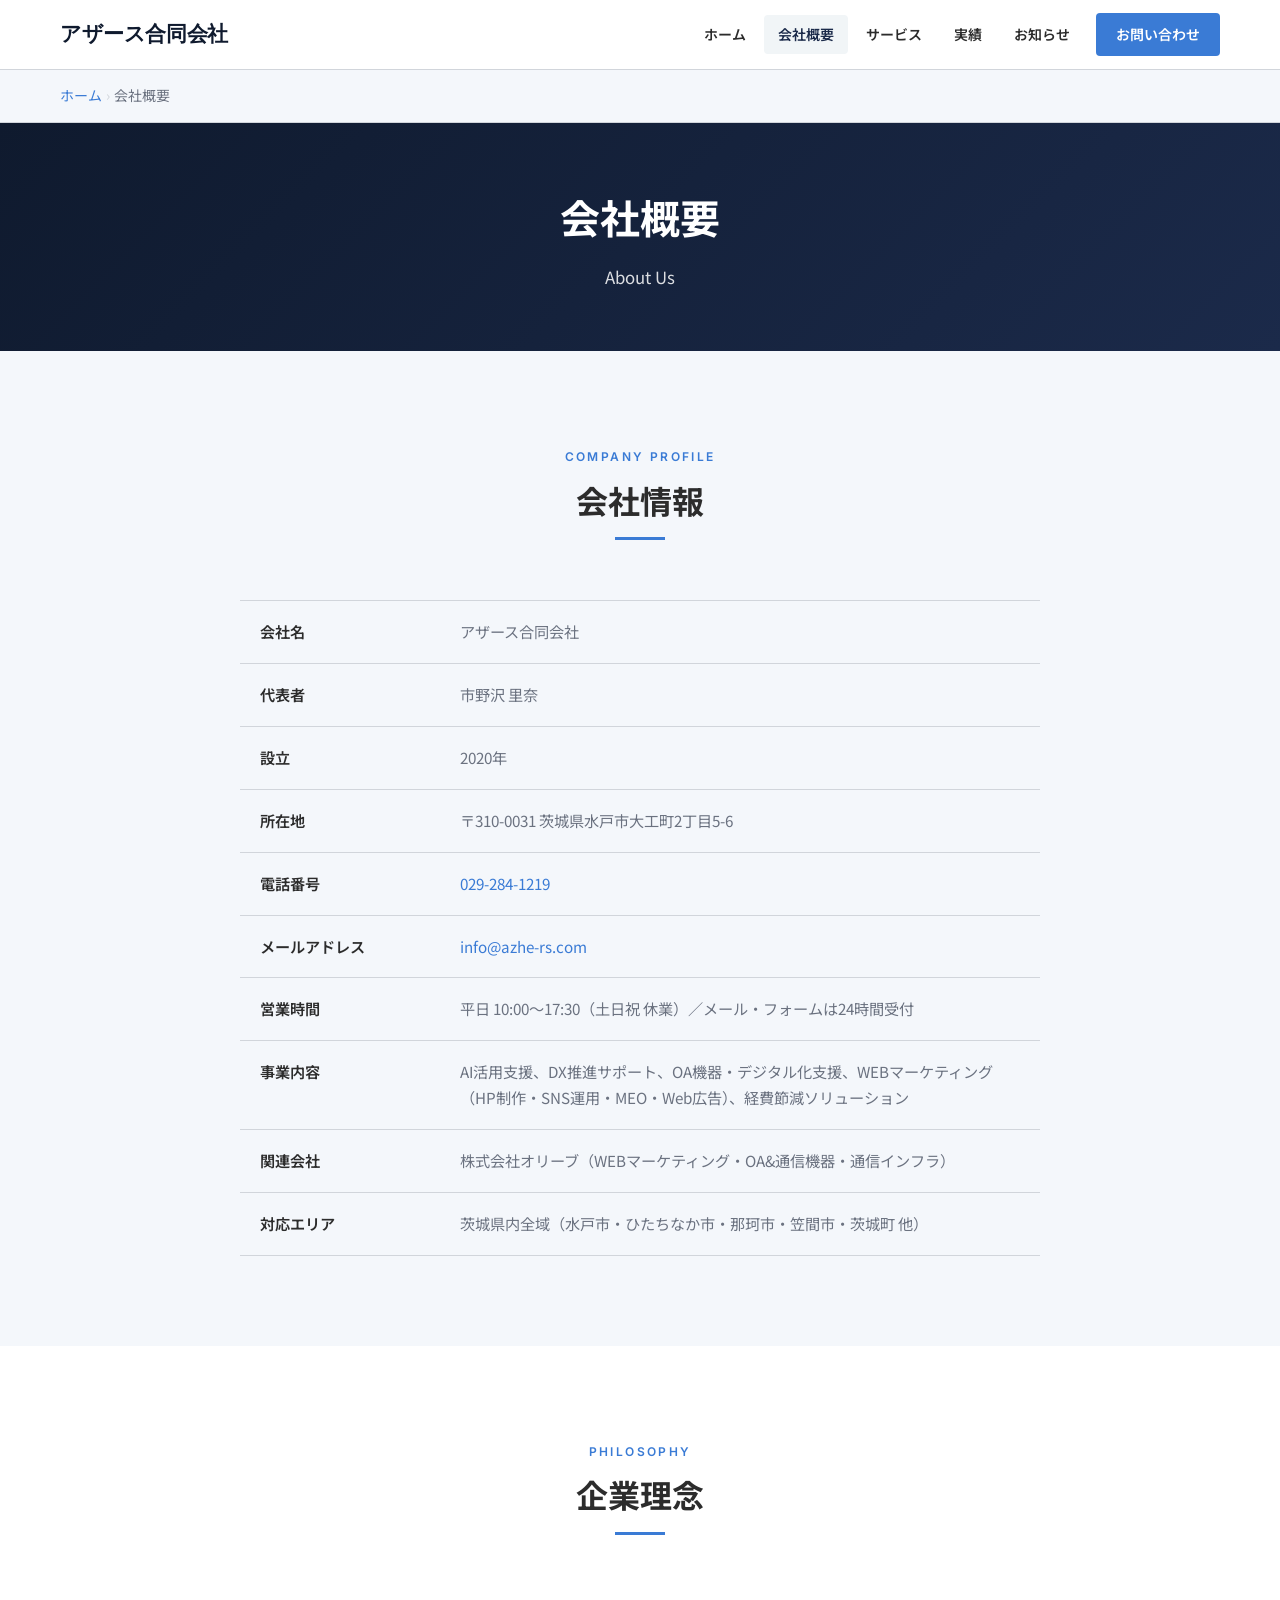
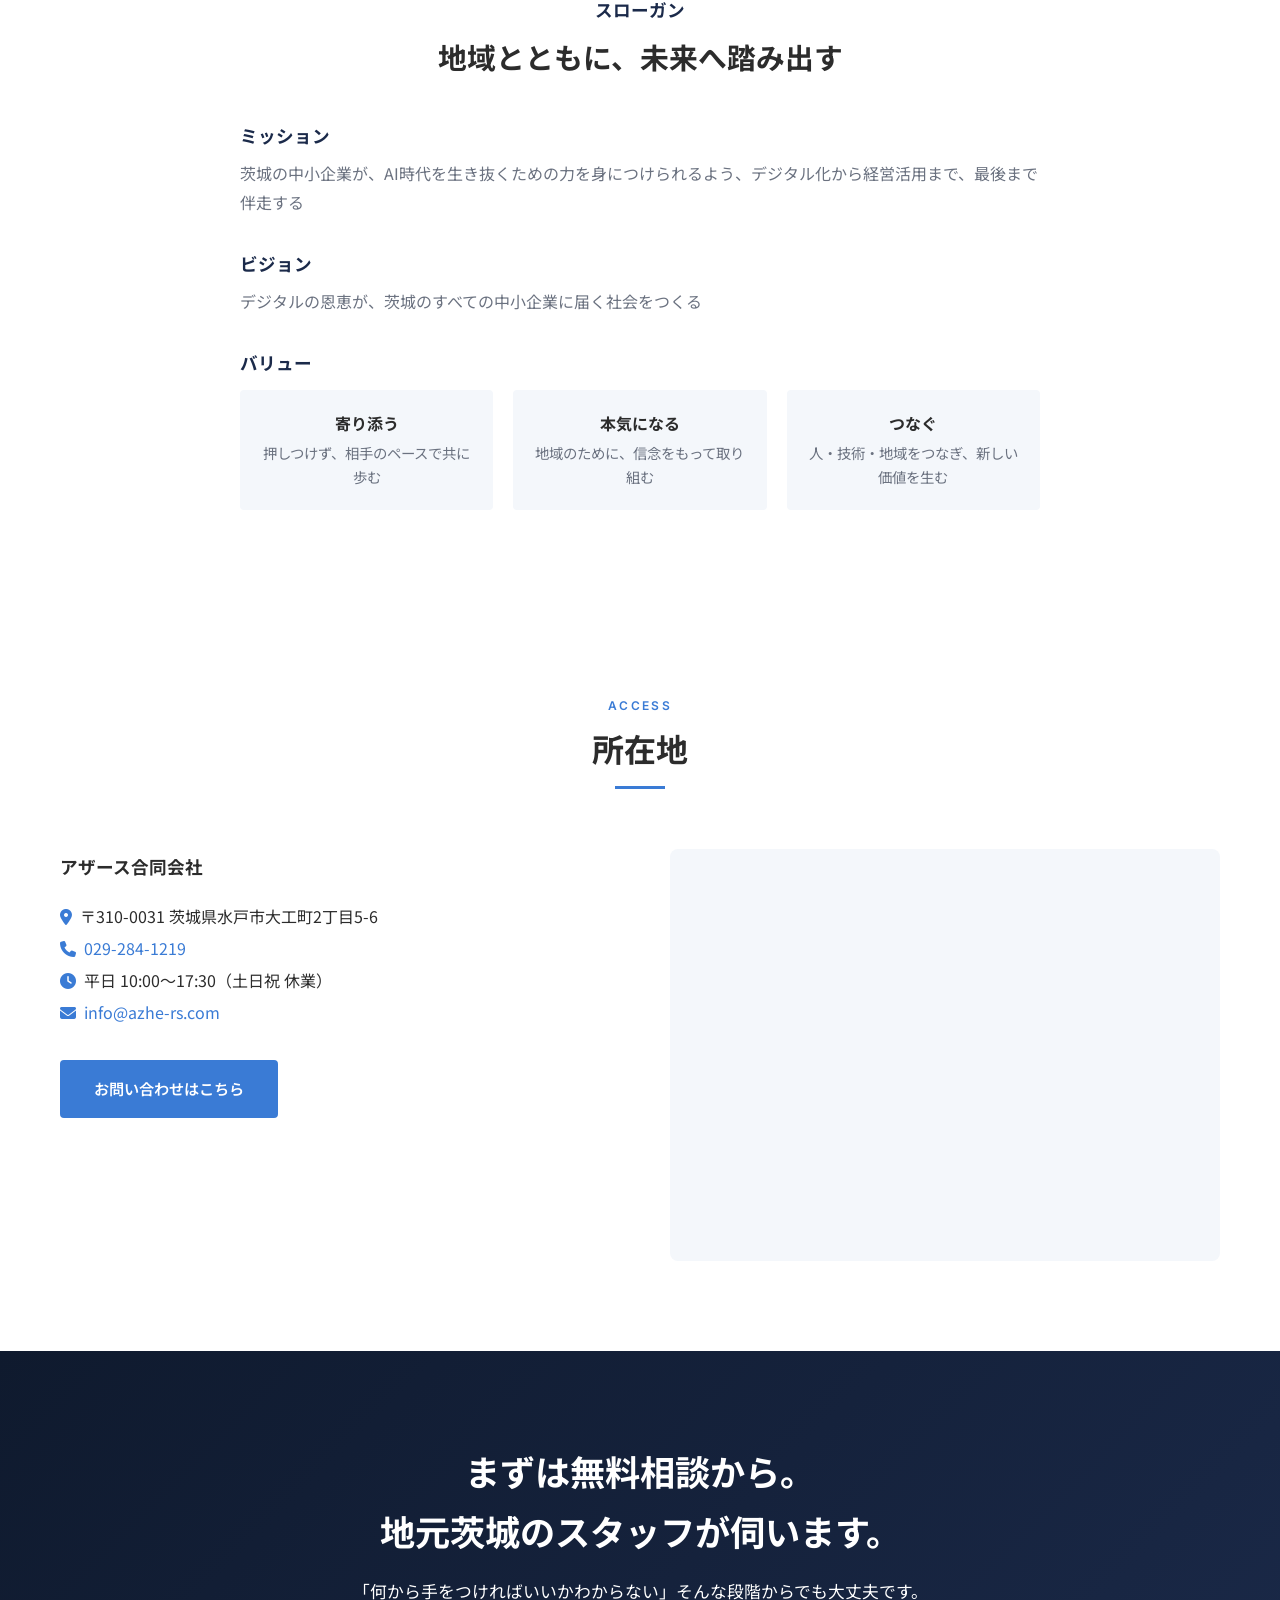
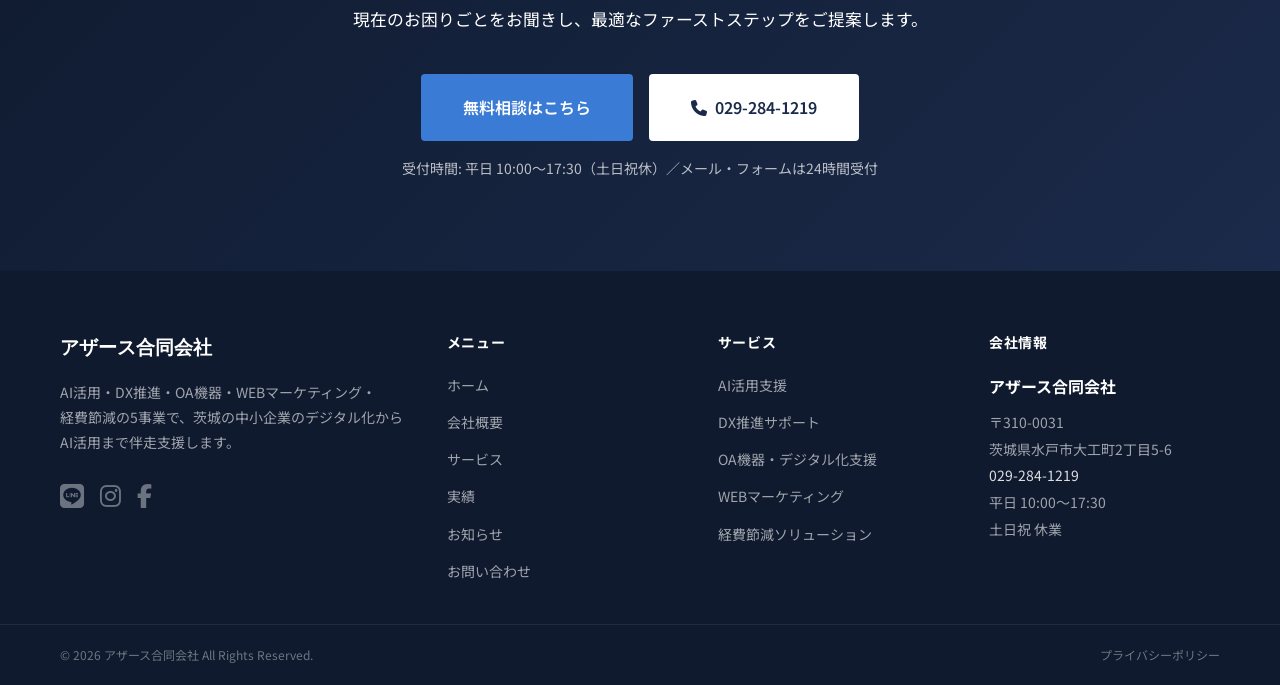
==== commit 8c7c3c69: "Update CTA copy and contact page hero across pages - about/news: CTA 「地元茨城のスタッフが伺います」に統一 - contact: " ====
--- a/about.html
+++ b/about.html
@@ -241,7 +241,7 @@
   <!-- CTAセクション -->
   <section class="cta-section" aria-label="お問い合わせ誘導">
     <div class="container">
-      <h2 class="cta-title fade-in">まずは無料相談からご連絡ください</h2>
+      <h2 class="cta-title fade-in">まずは無料相談から。<br>地元茨城のスタッフが伺います。</h2>
       <p class="cta-desc fade-in fade-in-delay-1">
         「何から手をつければいいかわからない」そんな段階からでも大丈夫です。<br>
         現在のお困りごとをお聞きし、最適なファーストステップをご提案します。
--- a/css/style.css
+++ b/css/style.css
@@ -1478,3 +1478,118 @@
   color: var(--color-text-light);
   margin-bottom: 40px;
 }
+
+
+/* ============================================
+   お悩みセクション
+   ============================================ */
+.problems-grid {
+  display: grid;
+  grid-template-columns: repeat(3, 1fr);
+  gap: 20px;
+  margin-bottom: 40px;
+}
+
+.problem-item {
+  background: #fff;
+  border: 1px solid var(--color-border);
+  border-radius: var(--border-radius-lg);
+  padding: 28px 20px;
+  text-align: center;
+  display: flex;
+  flex-direction: column;
+  align-items: center;
+  gap: 14px;
+}
+
+.problem-icon {
+  width: 52px;
+  height: 52px;
+  background: var(--color-bg-alt);
+  border-radius: 50%;
+  display: flex;
+  align-items: center;
+  justify-content: center;
+  font-size: 1.2rem;
+  color: var(--color-primary);
+}
+
+.problem-item p {
+  font-size: 0.95rem;
+  font-weight: 600;
+  line-height: 1.7;
+  color: var(--color-text);
+}
+
+.problems-solution {
+  text-align: center;
+  font-size: 1.05rem;
+  font-weight: 700;
+  color: var(--color-primary);
+  padding: 20px 32px;
+  background: var(--color-bg-alt);
+  border-radius: var(--border-radius-lg);
+  border-left: 4px solid var(--color-primary);
+  display: flex;
+  align-items: center;
+  justify-content: center;
+  gap: 10px;
+}
+
+/* ============================================
+   パッケージカード
+   ============================================ */
+.package-card {
+  background: #fff;
+  border: 1px solid var(--color-border);
+  border-radius: var(--border-radius-lg);
+  padding: 36px 32px;
+  display: flex;
+  flex-direction: column;
+  gap: 16px;
+}
+
+.package-label {
+  display: inline-block;
+  font-size: 0.75rem;
+  font-weight: 700;
+  letter-spacing: 0.05em;
+  color: var(--color-primary-light);
+  background: rgba(58, 123, 213, 0.1);
+  padding: 4px 14px;
+  border-radius: 100px;
+  align-self: flex-start;
+}
+
+.package-title {
+  font-size: 1.25rem;
+  font-weight: 700;
+  color: var(--color-text);
+}
+
+.package-desc {
+  font-size: 0.95rem;
+  line-height: 1.8;
+  color: var(--color-text-light);
+}
+
+.package-list {
+  list-style: none;
+  display: flex;
+  flex-direction: column;
+  gap: 10px;
+  flex: 1;
+}
+
+.package-list li {
+  display: flex;
+  align-items: center;
+  gap: 10px;
+  font-size: 0.9rem;
+  color: var(--color-text);
+}
+
+.package-list li i {
+  color: var(--color-primary-light);
+  flex-shrink: 0;
+}
--- a/css/responsive.css
+++ b/css/responsive.css
@@ -13,6 +13,26 @@
    ============================================ */
 @media (max-width: 1199px) {
 
+  /* 実績カード: テキスト横幅確保 */
+  .work-item .work-body {
+    padding: 28px 24px !important;
+  }
+
+  /* 料金表: 幅を広げる */
+  .pricing-grid {
+    max-width: 520px !important;
+  }
+
+  /* section-desc 幅制限を解除 */
+  .section-desc {
+    max-width: 100%;
+  }
+
+  /* cta-desc */
+  .cta-desc {
+    font-size: 1rem;
+  }
+
   /* ヒーローセクション */
   .hero-inner {
     grid-template-columns: 1fr;
@@ -139,6 +159,11 @@
   /* 会社概要テーブル */
   .info-table th {
     width: 160px;
+  }
+
+  /* お悩みグリッド: 2列 */
+  .problems-grid {
+    grid-template-columns: repeat(2, 1fr);
   }
 }
 
@@ -156,6 +181,65 @@
     --font-size-h3: 1.3rem;
   }
 
+  /* 実績カード: 縦並びに変換 */
+  .work-item {
+    flex-direction: column !important;
+  }
+
+  .work-item .work-image {
+    width: 100% !important;
+    min-height: 220px !important;
+    border-radius: 0 !important;
+  }
+
+  .work-item .work-body {
+    padding: 24px 20px !important;
+    border-radius: 0 !important;
+  }
+
+  /* ヒーロー余白 */
+  .hero-inner {
+    padding: 60px var(--spacing-container);
+  }
+
+  .hero-desc {
+    font-size: 0.95rem;
+    word-break: auto-phrase;
+  }
+
+  /* 料金表: フル幅 */
+  .pricing-grid {
+    max-width: 100% !important;
+  }
+
+  /* section-desc */
+  .section-desc {
+    font-size: 0.95rem;
+    word-break: auto-phrase;
+  }
+
+  /* cta-desc */
+  .cta-desc {
+    font-size: 0.95rem;
+    word-break: auto-phrase;
+  }
+
+  /* cta-note */
+  .cta-note {
+    font-size: 0.8rem;
+    word-break: auto-phrase;
+  }
+
+  /* フッター説明文 */
+  .footer-desc {
+    word-break: auto-phrase;
+  }
+
+  /* 実績グリッドの外側コンテナ */
+  div[style*="max-width: 820px"] {
+    max-width: 100% !important;
+  }
+
   /* ヘッダー */
   .global-nav {
     display: none;
@@ -309,6 +393,16 @@
     align-items: center;
   }
 
+  /* お悩みグリッド: 1列 */
+  .problems-grid {
+    grid-template-columns: repeat(2, 1fr);
+  }
+
+  /* パッケージカード余白 */
+  .package-card {
+    padding: 28px 24px;
+  }
+
   /* ボタン幅調整 */
   .btn-lg {
     padding: 16px 32px;
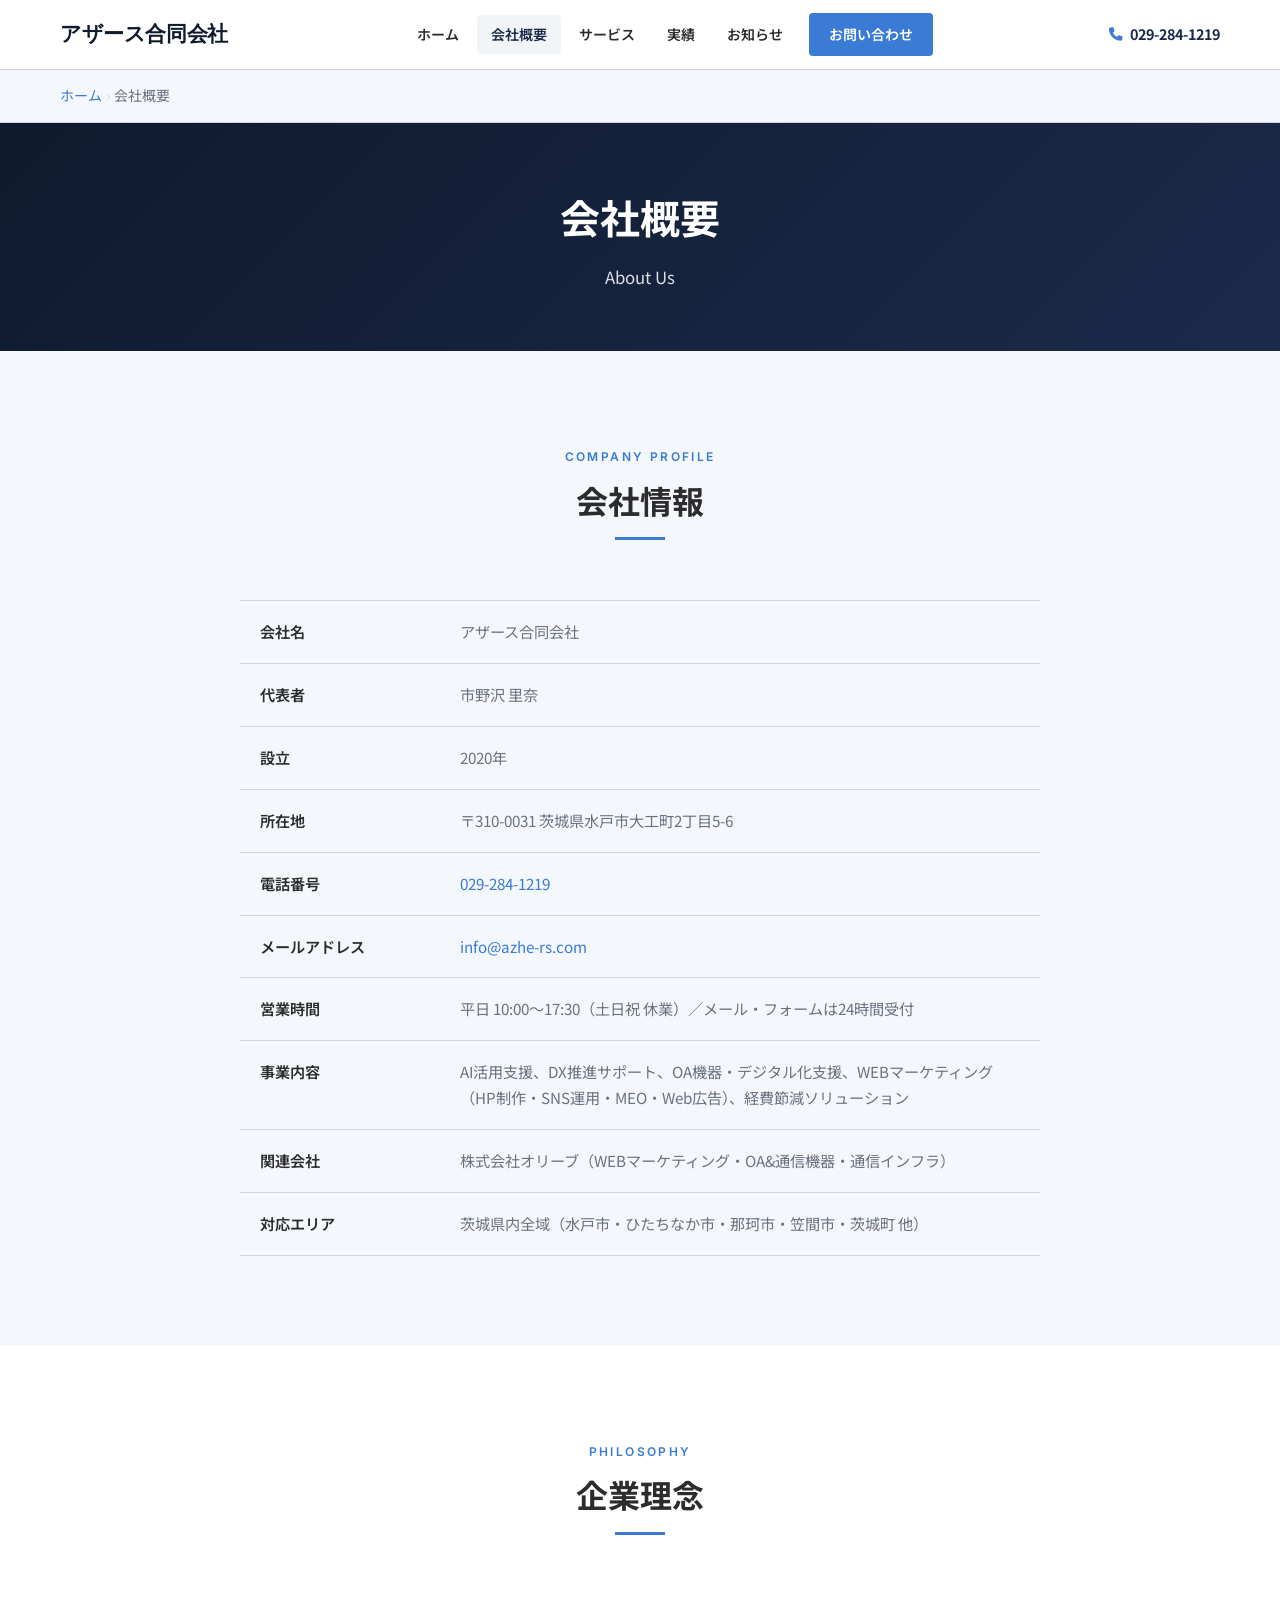
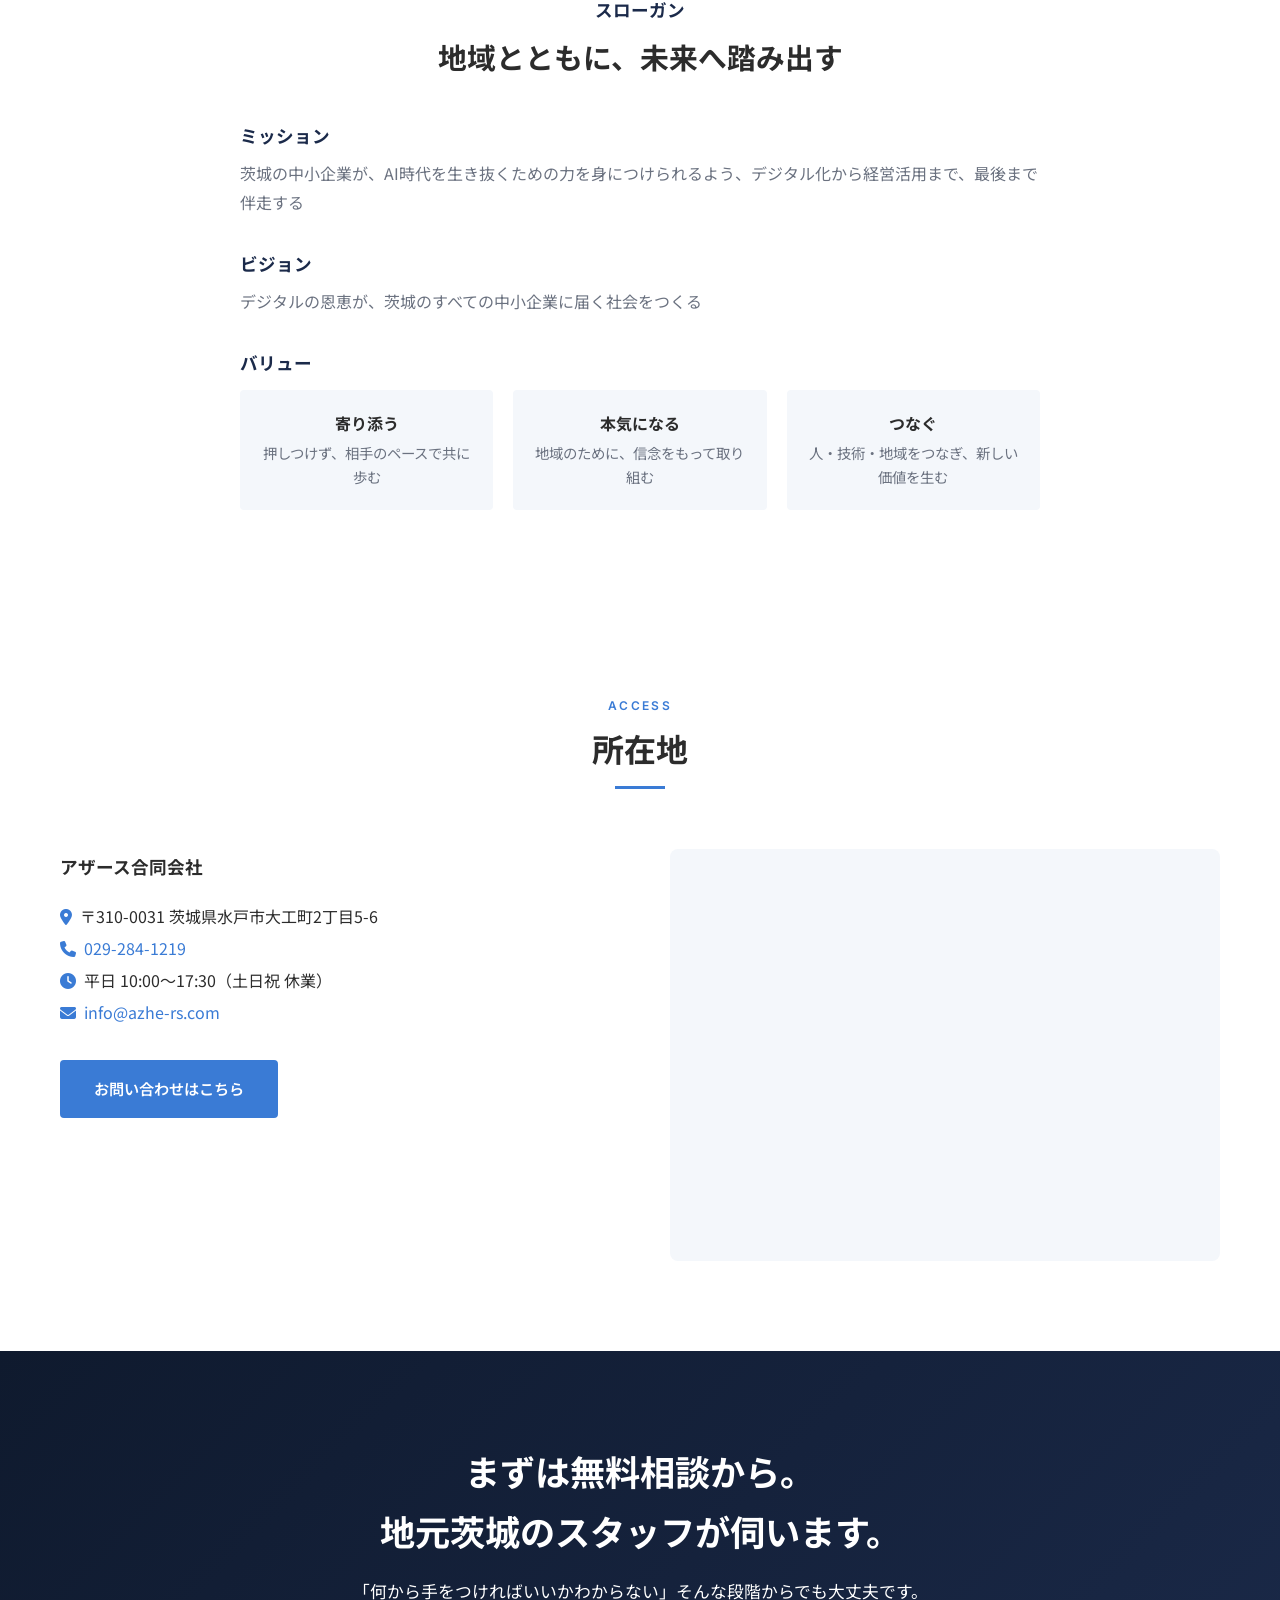
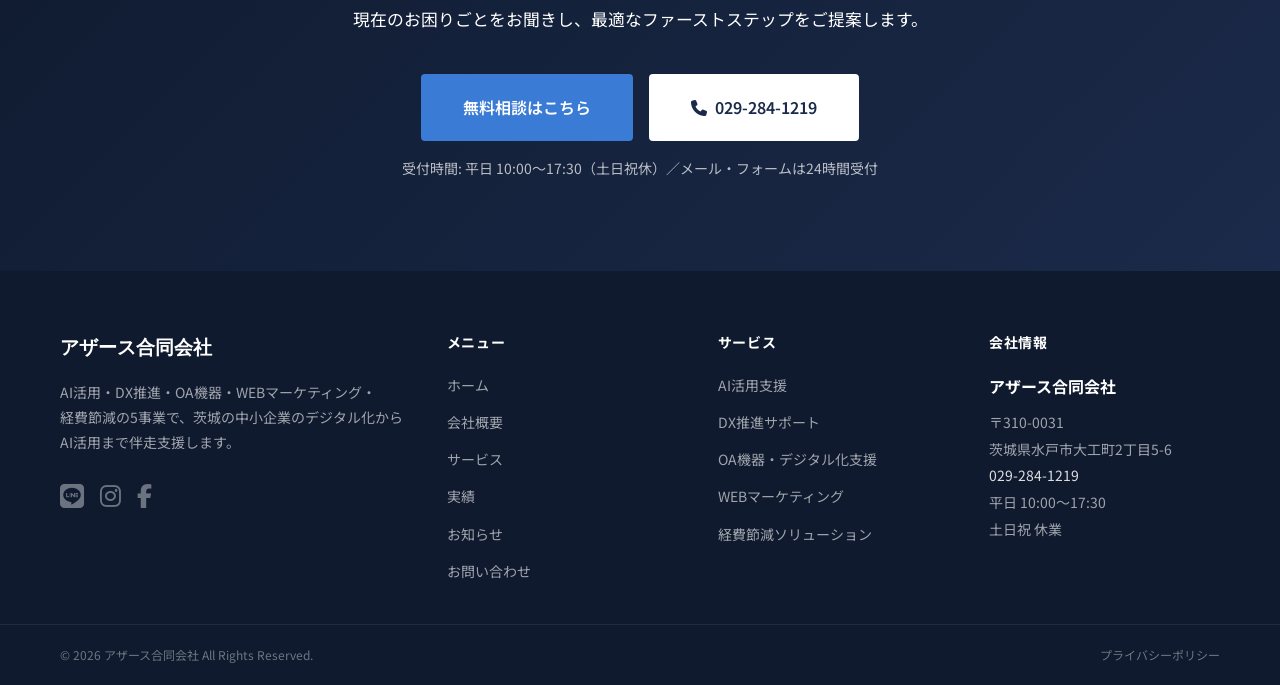
==== commit cb13bb08: "Add phone number to desktop header across all pages - header-tel リンクをナビ右に追加（PC表示のみ、スマホ非表示） - CSS: .h" ====
--- a/about.html
+++ b/about.html
@@ -61,6 +61,7 @@
       <a href="news.html">お知らせ</a>
       <a href="contact.html" class="nav-cta">お問い合わせ</a>
     </nav>
+    <a href="tel:029-284-1219" class="header-tel" aria-label="電話番号 029-284-1219"><i class="fa-solid fa-phone"></i><span>029-284-1219</span></a>
     <button class="hamburger-btn" aria-expanded="false" aria-controls="mobile-menu" aria-label="メニューを開く">
       <span></span><span></span><span></span>
     </button>
--- a/css/style.css
+++ b/css/style.css
@@ -1593,3 +1593,28 @@
   color: var(--color-primary-light);
   flex-shrink: 0;
 }
+
+
+/* ============================================
+   ヘッダー電話番号
+   ============================================ */
+.header-tel {
+  display: flex;
+  align-items: center;
+  gap: 7px;
+  font-size: 0.9rem;
+  font-weight: 700;
+  color: var(--color-primary);
+  text-decoration: none;
+  white-space: nowrap;
+  padding: 6px 0;
+}
+
+.header-tel i {
+  font-size: 0.85rem;
+  color: var(--color-primary-light);
+}
+
+.header-tel:hover {
+  color: var(--color-primary-light);
+}
--- a/css/responsive.css
+++ b/css/responsive.css
@@ -241,6 +241,10 @@
   }
 
   /* ヘッダー */
+  .header-tel {
+    display: none;
+  }
+
   .global-nav {
     display: none;
   }
